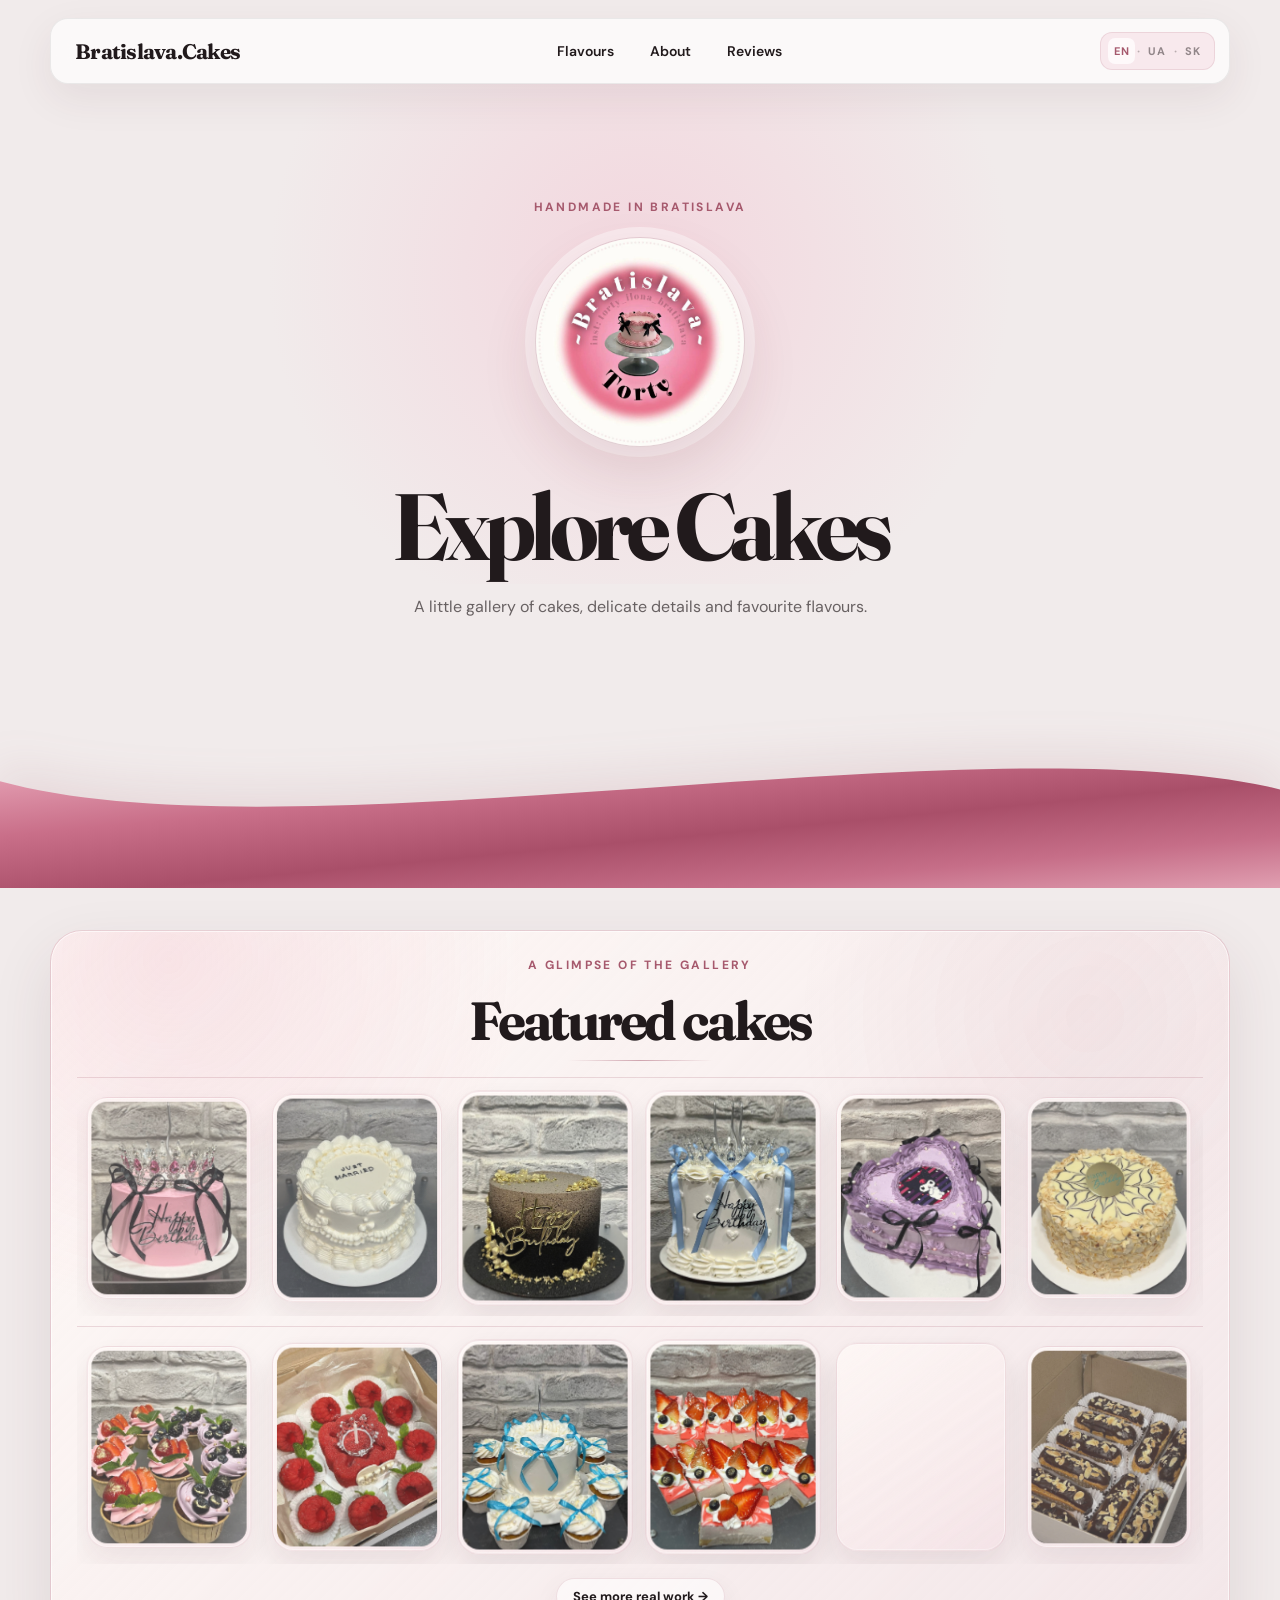
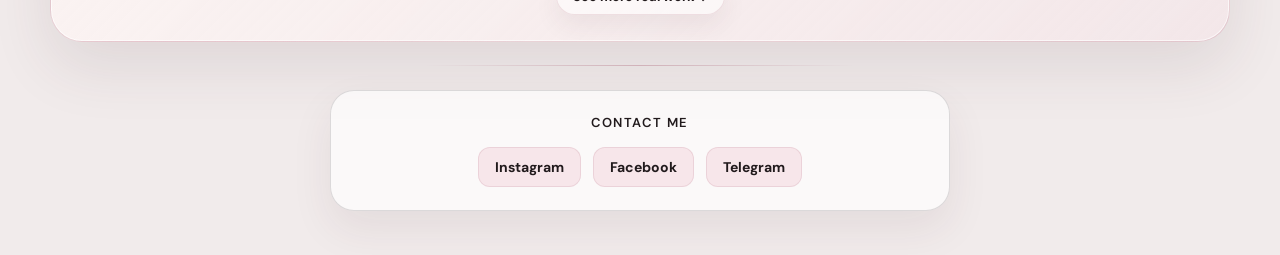
==== index.html @ be89b929 "Initial cake website" ====
<!DOCTYPE html>
<html lang="en">
<head>
  <meta charset="UTF-8">
  <meta name="viewport" content="width=device-width, initial-scale=1.0">
  <meta name="description" content="A gallery of handmade cakes and desserts in Bratislava.">
  <title>Bratislava Cakes</title>
  <link rel="preconnect" href="https://fonts.googleapis.com">
  <link rel="preconnect" href="https://fonts.gstatic.com" crossorigin>
  <link href="https://fonts.googleapis.com/css2?family=DM+Sans:wght@400;500;600;700&family=Fraunces:opsz,wght@9..144,700;9..144,800&display=swap" rel="stylesheet">
  <link rel="stylesheet" href="style.css">
</head>
<body>
  <main class="page home-page">
    <header class="top-nav">
      <a href="index.html" class="nav-logo" aria-label="Bratislava Cakes home">Bratislava.Cakes</a>

      <nav class="nav-links" aria-label="Main navigation">
        <a href="fillings.html" data-i18n="navFillings">Flavours</a>
        <a href="info.html" data-i18n="navInfo">About</a>
        <a href="reviews.html" data-i18n="navReviews">Reviews</a>
      </nav>

      <div class="language-switcher" aria-label="Choose language">
        <button class="language-option active" type="button" data-lang="en" aria-pressed="true">EN</button>
        <span aria-hidden="true">·</span>
        <button class="language-option" type="button" data-lang="uk" aria-pressed="false">UA</button>
        <span aria-hidden="true">·</span>
        <button class="language-option" type="button" data-lang="sk" aria-pressed="false">SK</button>
      </div>
    </header>

    <section class="main-hero">
      <div class="hero-glow" aria-hidden="true"></div>
      <div class="hero-content">
        <p class="hero-kicker" data-i18n="heroKicker">Handmade in Bratislava</p>
        <img src="images/avatar.jpeg" alt="Bratislava Cakes" class="hero-logo">
        <h1 class="hero-title" data-i18n="heroTitle">Explore Cakes</h1>
        <p class="hero-description" data-i18n="heroDescription">A little gallery of cakes, delicate details and favourite flavours.</p>
      </div>

      <svg class="pink-ribbon" viewBox="0 0 1440 260" preserveAspectRatio="none" aria-hidden="true">
        <defs>
          <linearGradient id="ribbonGradient" x1="0%" y1="0%" x2="100%" y2="100%">
            <stop offset="0%" stop-color="#E6A2B5"></stop>
            <stop offset="28%" stop-color="#C96F89"></stop>
            <stop offset="55%" stop-color="#A94F69"></stop>
            <stop offset="78%" stop-color="#C66E88"></stop>
            <stop offset="100%" stop-color="#E1A0B2"></stop>
          </linearGradient>
        </defs>
        <path fill="url(#ribbonGradient)" d="M 0 100 C 330 220, 1100 5, 1440 112 L 1440 260 L 0 260 Z"></path>
      </svg>
    </section>

    <section class="featured-cakes" aria-label="Featured cakes">
      <div class="featured-cakes-heading">
        <div>
          <p class="hero-kicker" data-i18n="featuredCakesKicker">A glimpse of the gallery</p>
          <h2 data-i18n="featuredCakesTitle">Featured cakes</h2>
        </div>
      </div>

      <div class="featured-cakes-rows">
        <div class="featured-cakes-carousel" aria-label="Cake gallery row">
          <div class="featured-cakes-track">
            <img src="images/featured/pink-crown-black-bow.jpeg" alt="Pink birthday cake with crown and black bows" decoding="async">
            <img src="images/featured/white-vintage-just-married-cake.jpeg" alt="White vintage wedding cake" decoding="async">
            <img src="images/featured/black-gold-birthday-cake.jpeg" alt="Black and gold birthday cake" decoding="async">
            <img src="images/featured/blue-ribbon-crown-cake.jpeg" alt="White birthday cake with blue ribbons and crown" decoding="async">
            <img src="images/featured/purple-heart-bows-cake.jpeg" alt="Purple heart cake with black bows" decoding="async">
            <img src="images/featured/almond-birthday-cake.jpeg" alt="Almond birthday cake" decoding="async">
            <img src="images/featured/crown-dancer-cake.jpeg" alt="Cake with crown and dancer decoration" decoding="async">
            <img src="images/featured/chocolate-drip-30-cake.jpeg" alt="Chocolate drip birthday cake with number 30" decoding="async">
            <img src="images/featured/white-black-gold-birthday-cake.jpeg" alt="White black and gold birthday cake" decoding="async">
            <img src="images/featured/two-tier-baby-bear-cake.jpeg" alt="Two-tier baby cake with bear and moon" decoding="async">
            <img src="images/featured/tiramisu-ribbon-cake.jpeg" alt="Tiramisu cake with ribbon" decoding="async">
            <img src="images/featured/black-silver-music-cake.jpeg" alt="Black silver music themed cake" decoding="async">
            <img src="images/featured/stitch-pink-gift-cake.jpeg" alt="Pink Stitch themed birthday cake" decoding="async">
            <img src="images/featured/pink-crown-black-bow.jpeg" alt="" aria-hidden="true" decoding="async" loading="lazy">
            <img src="images/featured/white-vintage-just-married-cake.jpeg" alt="" aria-hidden="true" decoding="async" loading="lazy">
            <img src="images/featured/black-gold-birthday-cake.jpeg" alt="" aria-hidden="true" decoding="async" loading="lazy">
            <img src="images/featured/blue-ribbon-crown-cake.jpeg" alt="" aria-hidden="true" decoding="async" loading="lazy">
            <img src="images/featured/purple-heart-bows-cake.jpeg" alt="" aria-hidden="true" decoding="async" loading="lazy">
            <img src="images/featured/almond-birthday-cake.jpeg" alt="" aria-hidden="true" decoding="async" loading="lazy">
            <img src="images/featured/crown-dancer-cake.jpeg" alt="" aria-hidden="true" decoding="async" loading="lazy">
            <img src="images/featured/chocolate-drip-30-cake.jpeg" alt="" aria-hidden="true" decoding="async" loading="lazy">
            <img src="images/featured/white-black-gold-birthday-cake.jpeg" alt="" aria-hidden="true" decoding="async" loading="lazy">
            <img src="images/featured/two-tier-baby-bear-cake.jpeg" alt="" aria-hidden="true" decoding="async" loading="lazy">
            <img src="images/featured/tiramisu-ribbon-cake.jpeg" alt="" aria-hidden="true" decoding="async" loading="lazy">
            <img src="images/featured/black-silver-music-cake.jpeg" alt="" aria-hidden="true" decoding="async" loading="lazy">
            <img src="images/featured/stitch-pink-gift-cake.jpeg" alt="" aria-hidden="true" decoding="async" loading="lazy">
          </div>
        </div>

        <div class="featured-cakes-carousel featured-cakes-carousel-reverse" aria-label="Dessert gallery row">
          <div class="featured-cakes-track">
            <img src="images/featured/berry-cupcakes-better.jpeg" alt="Berry cupcakes with pink and lavender cream" decoding="async" loading="lazy">
            <img src="images/featured/red-mousse-bento-set.jpeg" alt="Red mousse bento set" decoding="async" loading="lazy">
            <img src="images/featured/blue-ribbon-cake-cupcakes.jpeg" alt="Cake with matching cupcakes and blue ribbons" decoding="async" loading="lazy">
            <img src="images/featured/strawberry-dessert-slices.jpeg" alt="Strawberry dessert slices" decoding="async" loading="lazy">
            <img src="images/featured/dessert-box-mix.jpeg" alt="Mixed dessert box" decoding="async" loading="lazy">
            <img src="images/featured/chocolate-eclairs-box.jpeg" alt="Chocolate eclairs in a box" decoding="async" loading="lazy">
            <img src="images/featured/biscuit-cup-desserts-with-spoons.jpeg" alt="Biscuit cup desserts with spoons" decoding="async" loading="lazy">
            <img src="images/featured/chocolate-choux.jpeg" alt="Chocolate choux pastries" decoding="async" loading="lazy">
            <img src="images/featured/medovik-raspberry.jpeg" alt="Medovik cake with raspberry decoration" decoding="async" loading="lazy">
            <img src="images/featured/monastery-hut-better.jpeg" alt="Monastery hut cake with strawberry decoration" decoding="async" loading="lazy">
            <img src="images/featured/stitch-blue-cake.jpeg" alt="Blue Stitch birthday cake" decoding="async" loading="lazy">
            <img src="images/featured/hot-wheels-cake.jpeg" alt="Hot Wheels birthday cake" decoding="async" loading="lazy">
            <img src="images/featured/berry-cupcakes-better.jpeg" alt="" aria-hidden="true" decoding="async" loading="lazy">
            <img src="images/featured/red-mousse-bento-set.jpeg" alt="" aria-hidden="true" decoding="async" loading="lazy">
            <img src="images/featured/blue-ribbon-cake-cupcakes.jpeg" alt="" aria-hidden="true" decoding="async" loading="lazy">
            <img src="images/featured/strawberry-dessert-slices.jpeg" alt="" aria-hidden="true" decoding="async" loading="lazy">
            <img src="images/featured/dessert-box-mix.jpeg" alt="" aria-hidden="true" decoding="async" loading="lazy">
            <img src="images/featured/chocolate-eclairs-box.jpeg" alt="" aria-hidden="true" decoding="async" loading="lazy">
            <img src="images/featured/biscuit-cup-desserts-with-spoons.jpeg" alt="" aria-hidden="true" decoding="async" loading="lazy">
            <img src="images/featured/chocolate-choux.jpeg" alt="" aria-hidden="true" decoding="async" loading="lazy">
            <img src="images/featured/medovik-raspberry.jpeg" alt="" aria-hidden="true" decoding="async" loading="lazy">
            <img src="images/featured/monastery-hut-better.jpeg" alt="" aria-hidden="true" decoding="async" loading="lazy">
            <img src="images/featured/stitch-blue-cake.jpeg" alt="" aria-hidden="true" decoding="async" loading="lazy">
            <img src="images/featured/hot-wheels-cake.jpeg" alt="" aria-hidden="true" decoding="async" loading="lazy">
          </div>
        </div>
      </div>

      <a href="real-cakes.html" class="real-cakes-link" data-i18n="realCakesLink">See more real work →</a>
    </section>

    <footer class="contacts">
      <p data-i18n="contactText">Contact me</p>
      <div class="contact-links">
        <a href="https://www.instagram.com/torty_bratislava_?igsh=MTR3NGNseXhjaHdnbg==" target="_blank" rel="noopener noreferrer">Instagram</a>
        <a href="https://www.facebook.com/Ilonatortybratislava" target="_blank" rel="noopener noreferrer">Facebook</a>
        <a href="https://t.me/Lol_ita_18" target="_blank" rel="noopener noreferrer">Telegram</a>
      </div>
    </footer>
  </main>
  <script src="script.js"></script>
</body>
</html>
---- style.css ----
/* =========================
   БАЗОВІ НАЛАШТУВАННЯ
========================= */

* {
  margin: 0;
  padding: 0;
  box-sizing: border-box;
}

:root {
  --dark-pink: #A6596D;
  --bright-pink: #F2859A;
  --dusty-pink: #BE8F97;
  --light-pink: #F3D5DD;
  --cream: #F1EBEB;
  --text-dark: #6D2932;
  --ink: #211A1C;
  --white: #ffffff;
}

body {
  min-height: 100vh;
  overflow-x: hidden;

  font-family: Arial, sans-serif;
  color: var(--text-dark);

  background:
    radial-gradient(
      circle at top,
      var(--light-pink) 0%,
      var(--cream) 45%,
      var(--dusty-pink) 100%
    );
}

img {
  max-width: 100%;
}

.page {
  min-height: 100vh;
}

/* =========================
   ВЕРХНЄ МЕНЮ
========================= */

.top-nav {
  position: sticky;
  top: 18px;
  z-index: 50;

  width: calc(100% - 40px);
  max-width: 1150px;

  margin: 18px auto 0;
  padding: 14px 18px;

  display: flex;
  align-items: center;
  justify-content: space-between;
  gap: 20px;

  background: rgba(241, 235, 235, 0.88);
  border: 1px solid rgba(166, 89, 109, 0.25);
  border-radius: 26px;

  backdrop-filter: blur(14px);
  -webkit-backdrop-filter: blur(14px);

  box-shadow: 0 12px 30px rgba(166, 89, 109, 0.14);
}

.nav-logo {
  display: flex;
  align-items: center;
  gap: 12px;

  color: var(--dark-pink);
  text-decoration: none;
  font-weight: 900;
}

.nav-logo img {
  width: 48px;
  height: 48px;

  border-radius: 50%;
  object-fit: cover;

  border: 2px solid var(--light-pink);
}

.nav-links {
  display: flex;
  align-items: center;
  gap: 12px;
}

.nav-links a {
  padding: 12px 18px;

  color: var(--dark-pink);
  background: var(--light-pink);

  border: 1px solid transparent;
  border-radius: 18px;

  text-decoration: none;
  font-weight: 800;

  transition: 0.25s;
}

.nav-links a:hover {
  color: var(--cream);
  background: var(--bright-pink);

  transform: translateY(-2px);
}

.nav-links a.active {
  color: var(--cream);
  background: var(--dark-pink);
  border-color: var(--dark-pink);

  box-shadow: 0 8px 20px rgba(166, 89, 109, 0.25);
}

/* =========================
   ГОЛОВНИЙ ЕКРАН
========================= */

.main-hero {
  position: relative;

  min-height: 720px;
  overflow: hidden;

  padding: 70px 24px 80px;

  text-align: center;
}

.hero-content {
  position: relative;
  z-index: 3;
}

.hero-logo {
  width: 190px;
  height: 190px;

  margin-bottom: 26px;

  border-radius: 50%;
  object-fit: cover;

  border: 0.5px solid rgba(0, 0, 0, 0.25);

  box-shadow:
    0 0 28px rgba(0, 0, 0, 0.14),
    0 0 50px rgba(0, 0, 0, 0.08);
}

.hero-content h1,
.hero-title {
  max-width: 900px;
  margin: 0 auto;

  font-family: "Lilita One", sans-serif;
  font-size: clamp(54px, 7vw, 82px);
  font-weight: 400;
  line-height: 0.95;
  letter-spacing: 1px;

  color: var(--dark-pink);

  text-shadow:
    0 4px 10px rgba(166, 89, 109, 0.12);
}

/* =========================
   РОЖЕВА ДУГА
========================= */

.pink-ribbon {
  position: absolute;
  top: 280px;
  left: 0;
  z-index: 1;

  width: 100%;
  height: 350px;

  pointer-events: none;

  filter:
    drop-shadow(0 28px 28px rgba(166, 89, 109, 0.32))
    drop-shadow(0 10px 18px rgba(109, 41, 50, 0.18))
    drop-shadow(0 -8px 16px rgba(255, 255, 255, 0.25));
}

.main-hero::before,
.main-hero::after {
  content: none;
  display: none;
}

/* =========================
   КОНТАКТИ
========================= */

.contacts {
  width: calc(100% - 40px);
  max-width: 900px;

  margin: 30px auto 40px;
  padding: 22px;

  color: var(--dark-pink);
  text-align: center;

  background: rgba(241, 235, 235, 0.75);
  border: 1px solid rgba(166, 89, 109, 0.35);
  border-radius: 22px;

  box-shadow: 0 12px 30px rgba(166, 89, 109, 0.12);
}

.contacts p {
  margin-bottom: 12px;

  text-align: center;
  font-weight: 800;
}

.contact-links {
  display: flex;
  justify-content: center;
  flex-wrap: wrap;
  gap: 12px;
}

.contact-links a {
  padding: 10px 16px;

  color: var(--dark-pink);
  background: var(--light-pink);

  border: 1px solid rgba(166, 89, 109, 0.3);
  border-radius: 14px;

  text-decoration: none;
  font-size: 14px;
  font-weight: 700;

  transition: 0.25s;
}

.contact-links a:hover {
  color: var(--cream);
  background: var(--dark-pink);

  transform: translateY(-2px);
}

@media (max-width: 700px) {
  .top-nav {
    top: 8px;

    width: calc(100% - 20px);
    margin-top: 8px;

    flex-direction: column;
    gap: 12px;
  }

  .nav-links {
    justify-content: center;
    flex-wrap: wrap;
    gap: 8px;
  }

  .nav-links a {
    padding: 10px 13px;
    font-size: 14px;
  }

  .main-hero {
    min-height: 630px;
    padding: 55px 12px 60px;
  }

  .hero-logo {
    width: 135px;
    height: 135px;
  }

  .hero-content h1,
  .hero-title {
    font-size: 48px;
  }

  .pink-ribbon {
    top: 275px;
    height: 240px;
  }
}

/* =========================
   АНІМАЦІЯ
========================= */

@keyframes showUp {
  from {
    opacity: 0;
    transform: scale(0.92) translateY(20px);
  }

  to {
    opacity: 1;
    transform: scale(1) translateY(0);
  }
}

/* =========================
   ОНОВЛЕНА ГОЛОВНА СТОРІНКА
========================= */

body:has(.home-page) {
  color: var(--ink);
  background: var(--cream);
  font-family: "DM Sans", sans-serif;
}

.home-page .top-nav {
  top: 16px;
  max-width: 1180px;
  padding: 12px 14px 12px 24px;
  background: rgba(255, 255, 255, 0.7);
  border: 1px solid rgba(33, 26, 28, 0.08);
  border-radius: 18px;
  box-shadow: 0 14px 40px rgba(73, 43, 51, 0.08);
}

.home-page .nav-logo {
  color: var(--ink);
  font-family: "Fraunces", serif;
  font-size: 21px;
  font-weight: 700;
  letter-spacing: -0.035em;
}

.home-page .nav-links {
  gap: 6px;
}

.home-page .nav-links a {
  padding: 10px 14px;
  color: var(--ink);
  background: transparent;
  border-radius: 10px;
  font-size: 14px;
  font-weight: 600;
}

.home-page .nav-links a:hover {
  color: var(--dark-pink);
  background: rgba(243, 213, 221, 0.55);
  transform: none;
}

.language-switcher {
  display: flex;
  align-items: center;
  gap: 2px;
  padding: 5px 7px;
  color: rgba(33, 26, 28, 0.3);
  background: rgba(243, 213, 221, 0.45);
  border: 1px solid rgba(166, 89, 109, 0.14);
  border-radius: 12px;
}

.language-option {
  padding: 6px;
  color: rgba(33, 26, 28, 0.48);
  background: transparent;
  border: 0;
  border-radius: 7px;
  font: inherit;
  font-size: 11px;
  font-weight: 700;
  letter-spacing: 0.08em;
  cursor: pointer;
  transition: 0.2s ease;
}

.language-option:hover,
.language-option.active {
  color: var(--dark-pink);
  background: rgba(255, 255, 255, 0.72);
}

.home-page .main-hero {
  min-height: calc(100vh - 96px);
  min-height: calc(100svh - 96px);
  padding: clamp(36px, 6svh, 72px) 24px clamp(150px, 19svh, 190px);
  display: flex;
  align-items: center;
  justify-content: center;
}

.hero-glow {
  position: absolute;
  top: -120px;
  left: 50%;
  width: min(900px, 95vw);
  height: 620px;
  transform: translateX(-50%);
  background: radial-gradient(circle, rgba(243, 213, 221, 0.95) 0%, rgba(241, 235, 235, 0) 68%);
  pointer-events: none;
}

.home-page .hero-content {
  position: relative;
  z-index: 4;
  transform: translateY(clamp(-18px, -2.5svh, 0px));
}

.hero-kicker {
  margin-bottom: 22px;
  color: var(--dark-pink);
  font-size: 12px;
  font-weight: 700;
  letter-spacing: 0.2em;
  text-transform: uppercase;
}

.home-page .hero-logo {
  width: 210px;
  height: 210px;
  margin-bottom: 30px;
  border: 1px solid rgba(33, 26, 28, 0.08);
  box-shadow: 0 24px 55px rgba(109, 41, 50, 0.13), 0 0 0 10px rgba(255, 255, 255, 0.42);
}

.home-page .hero-title {
  font-family: "Fraunces", serif;
  font-size: clamp(56px, 7.4vw, 94px);
  font-weight: 700;
  line-height: 0.94;
  letter-spacing: -0.06em;
  color: var(--ink);
  text-shadow: none;
}

.hero-description {
  max-width: 510px;
  margin: 22px auto 0;
  color: rgba(33, 26, 28, 0.66);
  font-size: 16px;
  line-height: 1.7;
}

.home-page .pink-ribbon {
  top: auto;
  bottom: -1px;
  z-index: 2;
  height: 175px;
  filter: drop-shadow(0 -14px 22px rgba(166, 89, 109, 0.13));
}

.featured-cakes {
  position: relative;
  overflow: hidden;
  width: min(1180px, calc(100% - 32px));
  margin: 42px auto 30px;
  padding: clamp(18px, 2.2vw, 26px);
  background:
    radial-gradient(circle at 10% 4%, rgba(230, 162, 181, 0.24), transparent 28%),
    radial-gradient(circle at 88% 12%, rgba(166, 89, 109, 0.08), transparent 24%),
    linear-gradient(135deg, rgba(255, 250, 247, 0.9), rgba(248, 225, 231, 0.36));
  border: 1px solid rgba(166, 89, 109, 0.22);
  border-radius: 32px;
  box-shadow:
    inset 0 0 0 1px rgba(255, 255, 255, 0.62),
    0 24px 62px rgba(73, 43, 51, 0.11);
}

.featured-cakes-heading {
  position: relative;
  z-index: 1;
  margin-bottom: 16px;
  text-align: center;
}

.featured-cakes-heading h2 {
  color: var(--ink);
  font-family: "Fraunces", serif;
  font-size: clamp(36px, 4.2vw, 56px);
  line-height: 0.95;
  letter-spacing: -0.06em;
}

.featured-cakes-heading h2::after,
.about-hero h1::after,
.flavours-hero h1::after,
.catalog-hero h1::after,
.real-cakes-hero h1::after,
.reviews-hero h1::after {
  content: "";
  display: block;
  width: min(170px, 38vw);
  height: 1px;
  margin: 18px auto 0;
  background: linear-gradient(90deg, transparent, rgba(166, 89, 109, 0.5), transparent);
}

.featured-cakes-heading h2::after {
  width: min(145px, 34vw);
  margin-top: 14px;
}

.featured-cakes-carousel {
  position: relative;
  z-index: 1;
}

.featured-cakes-rows {
  display: grid;
  gap: 10px;
}

.featured-cakes-carousel {
  overflow: hidden;
  padding: 12px 4px 10px;
  border-top: 1px solid rgba(166, 89, 109, 0.2);
  border-radius: 0;
}

.featured-cakes-carousel::before {
  content: "";
  position: absolute;
  top: -1px;
  left: 50%;
  z-index: 2;
  width: min(220px, 44%);
  height: 1px;
  background: linear-gradient(90deg, transparent, rgba(166, 89, 109, 0.72), transparent);
  transform: translateX(-50%);
  pointer-events: none;
}

.featured-cakes-track {
  width: max-content;
  display: flex;
  gap: 12px;
  animation: featuredCakesScroll 72s linear infinite;
}

.featured-cakes-carousel-reverse .featured-cakes-track {
  animation-name: featuredCakesScrollReverse;
  animation-duration: 76s;
}

.featured-cakes-carousel.is-paused .featured-cakes-track {
  animation-play-state: paused;
}

.featured-cakes-track img {
  width: clamp(132px, 14vw, 176px);
  aspect-ratio: 4 / 4.9;
  flex: 0 0 auto;
  object-fit: cover;
  padding: 4px;
  background: linear-gradient(145deg, rgba(255, 250, 247, 0.84), rgba(243, 213, 221, 0.34));
  border: 1px solid rgba(166, 89, 109, 0.18);
  border-radius: 22px;
  box-shadow:
    inset 0 0 0 1px rgba(255, 255, 255, 0.56),
    0 14px 32px rgba(73, 43, 51, 0.1);
  cursor: pointer;
  opacity: var(--featured-opacity, 0.76);
  transform: scale(var(--featured-scale, 0.9));
  transform-origin: center;
  transition: opacity 0.28s ease, transform 0.28s ease, box-shadow 0.28s ease, filter 0.28s ease;
  will-change: transform, opacity;
}

.featured-cakes-track img:hover {
  border-color: rgba(166, 89, 109, 0.24);
  box-shadow:
    inset 0 0 0 1px rgba(255, 255, 255, 0.64),
    0 16px 36px rgba(73, 43, 51, 0.15);
  filter: saturate(1.06) contrast(1.02);
}

.featured-cakes-carousel.is-paused .featured-cakes-track img {
  cursor: pointer;
}

.real-cakes-link {
  width: fit-content;
  margin: 14px auto 0;
  padding: 9px 16px;
  display: flex;
  align-items: center;
  justify-content: center;
  color: var(--ink);
  text-decoration: none;
  background: rgba(255, 255, 255, 0.58);
  border: 1px solid rgba(166, 89, 109, 0.16);
  border-radius: 999px;
  box-shadow: 0 10px 26px rgba(73, 43, 51, 0.07);
  font-size: 13px;
  font-weight: 700;
  transition: 0.2s ease;
}

.real-cakes-link:hover {
  color: var(--white);
  background: var(--ink);
  border-color: var(--ink);
  transform: translateY(-2px);
}

.most-loved {
  width: min(820px, calc(100% - 40px));
  margin: 42px auto 0;
  padding: 22px 24px 24px;
  background:
    radial-gradient(circle at 8% 18%, rgba(230, 162, 181, 0.18), transparent 34%),
    linear-gradient(135deg, rgba(255, 250, 247, 0.72), rgba(243, 213, 221, 0.42));
  border: 1px solid rgba(166, 89, 109, 0.14);
  border-radius: 26px;
  box-shadow: 0 16px 42px rgba(73, 43, 51, 0.07);
}

.most-loved-heading {
  max-width: 560px;
  margin: 0 auto 16px;
  text-align: center;
}

.most-loved-heading h2 {
  color: var(--ink);
  font-family: "Fraunces", serif;
  font-size: clamp(30px, 4vw, 42px);
  line-height: 1;
  letter-spacing: -0.045em;
}

.most-loved-heading > p:last-child {
  max-width: 480px;
  margin: 9px auto 0;
  color: rgba(33, 26, 28, 0.62);
  font-size: 13px;
  line-height: 1.6;
}

.most-loved-grid {
  display: flex;
  flex-wrap: wrap;
  justify-content: center;
  gap: 9px;
}

.most-loved-chip {
  padding: 10px 15px;
  color: var(--ink);
  text-decoration: none;
  background: rgba(255, 255, 255, 0.58);
  border: 1px solid rgba(166, 89, 109, 0.15);
  border-radius: 999px;
  box-shadow: 0 9px 22px rgba(73, 43, 51, 0.06);
  font-size: 13px;
  font-weight: 700;
  transition: 0.2s ease;
}

.most-loved-chip:hover {
  color: var(--white);
  background: var(--ink);
  border-color: var(--ink);
  transform: translateY(-2px);
}

@keyframes featuredCakesScroll {
  from {
    transform: translateX(0);
  }

  to {
    transform: translateX(calc(-50% - 7px));
  }
}

@keyframes featuredCakesScrollReverse {
  from {
    transform: translateX(calc(-50% - 7px));
  }

  to {
    transform: translateX(0);
  }
}

@media (prefers-reduced-motion: reduce) {
  .featured-cakes-track {
    animation: none;
  }
}

/* =========================
   ABOUT
========================= */

.about-page {
  padding-bottom: 10px;
  background: radial-gradient(circle at 50% 8%, rgba(243, 213, 221, 0.8), transparent 34%);
}

.home-page .nav-links a.current {
  color: var(--dark-pink);
  background: rgba(243, 213, 221, 0.55);
}

.home-page .nav-links .home-icon-link {
  width: 38px;
  height: 38px;
  padding: 9px;
  display: inline-flex;
  align-items: center;
  justify-content: center;
}

.home-icon-link svg {
  width: 18px;
  height: 18px;
  fill: none;
  stroke: currentColor;
  stroke-width: 1.8;
  stroke-linecap: round;
  stroke-linejoin: round;
}

.about-hero {
  width: min(920px, calc(100% - 40px));
  margin: 0 auto;
  padding: 62px 0 44px;
  text-align: center;
}

.about-hero h1 {
  max-width: 800px;
  margin: 0 auto;
  color: var(--ink);
  font-family: "Fraunces", serif;
  font-size: clamp(54px, 8vw, 96px);
  font-weight: 700;
  line-height: 0.95;
  letter-spacing: -0.055em;
  white-space: pre-line;
}

.about-intro {
  max-width: 650px;
  margin: 24px auto 0;
  color: rgba(33, 26, 28, 0.68);
  font-size: 17px;
  line-height: 1.8;
}

.about-grid {
  width: min(1100px, calc(100% - 40px));
  margin: 0 auto;
  display: grid;
  grid-template-columns: 1.25fr 0.75fr;
  gap: 18px;
}

.about-card {
  position: relative;
  min-height: 270px;
  padding: 30px;
  overflow: hidden;
  display: flex;
  flex-direction: column;
  justify-content: space-between;
  background: rgba(255, 255, 255, 0.62);
  border: 1px solid rgba(33, 26, 28, 0.08);
  border-radius: 24px;
  box-shadow: 0 18px 50px rgba(73, 43, 51, 0.06);
}

.about-card > * {
  position: relative;
  z-index: 2;
}

.about-card-ingredients {
  background:
    linear-gradient(135deg, rgba(255, 250, 247, 0.66), rgba(248, 225, 231, 0.36)),
    url("images/about/about-ingredients.jpeg") center 46% / cover no-repeat;
}

.about-card-ingredients::after {
  content: "";
  position: absolute;
  inset: 0;
  z-index: 1;
  background:
    radial-gradient(circle at 18% 18%, rgba(255, 250, 247, 0.34), transparent 34%),
    linear-gradient(180deg, rgba(255, 250, 247, 0.2), rgba(255, 250, 247, 0.6));
  pointer-events: none;
}

.about-card-cream {
  background:
    linear-gradient(135deg, rgba(255, 250, 247, 0.7), rgba(255, 255, 255, 0.58)),
    url("images/about/about-cream-white.jpeg") center 52% / cover no-repeat;
}

.about-card-cream::after {
  content: "";
  position: absolute;
  inset: 0;
  z-index: 1;
  background:
    radial-gradient(circle at 80% 10%, rgba(243, 213, 221, 0.2), transparent 34%),
    linear-gradient(180deg, rgba(255, 255, 255, 0.18), rgba(255, 250, 247, 0.62));
  pointer-events: none;
}

.about-card-featured {
  grid-row: span 2;
  min-height: 558px;
  color: var(--white);
  background: var(--dark-pink);
}

.about-card-featured::before {
  content: "";
  position: absolute;
  inset: 0;
  z-index: 0;
  background: url("images/about/about-cake-moment.jpeg") center 55% / cover no-repeat;
  opacity: 0.42;
  filter: saturate(0.9) contrast(1.04) brightness(0.96);
}

.about-card-featured::after {
  content: "";
  position: absolute;
  inset: 0;
  z-index: 1;
  background:
    linear-gradient(90deg, rgba(166, 89, 109, 0.9) 0%, rgba(166, 89, 109, 0.76) 54%, rgba(166, 89, 109, 0.54) 100%),
    radial-gradient(circle at 82% 28%, rgba(255, 255, 255, 0.12), transparent 36%);
  pointer-events: none;
}

.about-number {
  font-size: 12px;
  font-weight: 700;
  letter-spacing: 0.12em;
  opacity: 0.55;
}

.about-card h2 {
  max-width: 490px;
  margin-bottom: 18px;
  font-family: "Fraunces", serif;
  font-size: clamp(28px, 4vw, 45px);
  line-height: 1.05;
  letter-spacing: -0.035em;
}

.about-card p {
  max-width: 550px;
  color: rgba(33, 26, 28, 0.67);
  line-height: 1.75;
}

.about-card-featured p {
  color: rgba(255, 255, 255, 0.76);
}

.days-note {
  width: fit-content;
  padding: 11px 15px;
  color: var(--dark-pink);
  background: var(--cream);
  border-radius: 999px;
  font-size: 13px;
}

.about-back {
  display: block;
  width: fit-content;
  margin: 24px auto 34px;
  color: var(--ink);
  text-decoration: none;
  font-size: 14px;
  font-weight: 600;
}

.about-back:hover {
  color: var(--dark-pink);
}

@media (max-width: 760px) {
  .about-hero {
    padding: 44px 0 34px;
  }

  .about-hero h1 {
    font-size: clamp(46px, 14vw, 66px);
  }

  .about-intro {
    font-size: 15px;
  }

  .about-grid {
    grid-template-columns: 1fr;
  }

  .about-card,
  .about-card-featured {
    min-height: 330px;
    grid-row: auto;
    padding: 25px;
  }
}

/* =========================
   FLAVOURS
========================= */

.flavours-page {
  padding-bottom: 10px;
  background:
    radial-gradient(circle at 8% 32%, rgba(243, 213, 221, 0.72), transparent 27%),
    radial-gradient(circle at 92% 8%, rgba(190, 143, 151, 0.28), transparent 24%);
}

.flavours-hero {
  width: min(920px, calc(100% - 40px));
  margin: 0 auto;
  padding: 54px 0 26px;
  text-align: center;
}

.flavours-hero h1 {
  color: var(--ink);
  font-family: "Fraunces", serif;
  font-size: clamp(58px, 8.5vw, 104px);
  font-weight: 700;
  line-height: 0.9;
  letter-spacing: -0.06em;
  white-space: pre-line;
}

.flavours-hero > p:last-child {
  max-width: 590px;
  margin: 28px auto 0;
  color: rgba(33, 26, 28, 0.66);
  font-size: 16px;
  line-height: 1.75;
}

.flavour-categories {
  width: min(1100px, calc(100% - 40px));
  margin: 0 auto 44px;
  display: grid;
  grid-template-columns: repeat(2, minmax(0, 1fr));
  gap: 14px;
}

.flavour-category {
  min-height: 175px;
  padding: 24px;
  display: grid;
  grid-template-columns: 1fr auto;
  grid-template-rows: auto 1fr;
  color: var(--ink);
  background: rgba(255, 255, 255, 0.62);
  border: 1px solid rgba(33, 26, 28, 0.08);
  border-radius: 22px;
  text-decoration: none;
  box-shadow: 0 15px 42px rgba(73, 43, 51, 0.05);
  transition: transform 0.25s ease, box-shadow 0.25s ease, background 0.25s ease;
}

.category-index {
  grid-column: 1;
  grid-row: 1;
  font-size: 11px;
  font-weight: 700;
  letter-spacing: 0.12em;
  opacity: 0.45;
}

.flavour-category h2 {
  grid-column: 1;
  grid-row: 2;
  align-self: end;
  max-width: 400px;
  font-family: "Fraunces", serif;
  font-size: clamp(27px, 3.5vw, 42px);
  line-height: 1;
  letter-spacing: -0.04em;
}

.category-arrow {
  grid-column: 2;
  grid-row: 1 / -1;
  align-self: end;
  width: 40px;
  height: 40px;
  display: grid;
  place-items: center;
  color: inherit;
  border: 1px solid rgba(33, 26, 28, 0.13);
  border-radius: 50%;
  font-size: 18px;
  text-decoration: none;
  transition: transform 0.25s ease;
}

.flavour-category:hover {
  background: rgba(255, 255, 255, 0.9);
  box-shadow: 0 20px 50px rgba(73, 43, 51, 0.1);
  transform: translateY(-4px);
}

.flavour-category:hover .category-arrow {
  transform: rotate(12deg);
}

.flavour-category.last-visited .category-arrow {
  color: var(--dark-pink);
  background: rgba(190, 143, 151, 0.14);
  border-color: rgba(166, 89, 109, 0.2);
  box-shadow: 0 8px 20px rgba(166, 89, 109, 0.08);
}

@media (max-width: 700px) {
  .flavours-hero {
    padding: 36px 0 22px;
  }

  .flavour-categories {
    grid-template-columns: 1fr;
  }

  .flavour-category {
    min-height: 150px;
  }

  .catalog-breadcrumb {
    top: 92px;
    left: 12px;
    width: 30px;
    height: 30px;
    border-radius: 12px;
  }

  .catalog-breadcrumb::before {
    font-size: 16px;
  }
}

/* =========================
   FLAVOUR CATALOGS
========================= */

.catalog-page {
  padding-bottom: 10px;
  background:
    radial-gradient(circle at 12% 8%, rgba(243, 213, 221, 0.68), transparent 25%),
    radial-gradient(circle at 88% 38%, rgba(190, 143, 151, 0.2), transparent 24%);
}

.catalog-hero {
  position: relative;
  width: min(1020px, calc(100% - 40px));
  margin: 0 auto;
  padding: 34px 0 30px;
  text-align: center;
}

.catalog-breadcrumb {
  position: fixed;
  top: 104px;
  left: max(16px, calc((100vw - 1080px) / 2));
  z-index: 44;
  display: inline-flex;
  align-items: center;
  justify-content: center;
  overflow: hidden;
  width: 34px;
  height: 34px;
  color: transparent;
  background: rgba(255, 255, 255, 0.48);
  border: 1px solid rgba(166, 89, 109, 0.12);
  border-radius: 14px;
  text-decoration: none;
  font-size: 0;
  font-weight: 700;
  line-height: 1;
  box-shadow: 0 10px 24px rgba(73, 43, 51, 0.06);
  backdrop-filter: blur(10px);
  -webkit-backdrop-filter: blur(10px);
  transition: transform 0.2s ease, background 0.2s ease, border-color 0.2s ease;
}

.catalog-breadcrumb::before {
  content: "←";
  color: var(--ink);
  font-size: 18px;
  line-height: 1;
  transition: color 0.2s ease;
}

.catalog-breadcrumb:hover {
  background: rgba(255, 255, 255, 0.7);
  border-color: rgba(166, 89, 109, 0.18);
  transform: translateX(-2px);
}

.catalog-breadcrumb:hover::before {
  color: var(--dark-pink);
}

@media (max-width: 700px) {
  .catalog-breadcrumb {
    top: 92px;
    left: 12px;
    width: 30px;
    height: 30px;
    border-radius: 12px;
  }

  .catalog-breadcrumb::before {
    font-size: 16px;
  }
}

.catalog-hero h1 {
  color: var(--ink);
  font-family: "Fraunces", serif;
  font-size: clamp(58px, 9vw, 106px);
  font-weight: 700;
  line-height: 0.92;
  letter-spacing: -0.06em;
}

.catalog-hero > p:last-child {
  max-width: 580px;
  margin: 26px auto 0;
  color: rgba(33, 26, 28, 0.66);
  line-height: 1.75;
}

.catalog-gallery {
  width: min(1080px, calc(100% - 40px));
  margin: 0 auto;
  display: grid;
  gap: 20px;
}

.sponge-grid {
  width: min(900px, calc(100% - 40px));
  display: flex;
  flex-wrap: wrap;
  justify-content: center;
  gap: 16px;
}

.popular-grid,
.collection-grid {
  display: flex;
  flex-wrap: wrap;
  justify-content: center;
  align-items: stretch;
  gap: 20px;
}

.catalog-item {
  overflow: hidden;
  display: flex;
  flex-direction: column;
  flex: 0 1 235px;
  background: rgba(255, 255, 255, 0.68);
  border: 1px solid rgba(33, 26, 28, 0.08);
  border-radius: 24px;
  box-shadow: 0 16px 45px rgba(73, 43, 51, 0.06);
  scroll-margin-top: 120px;
  transition: transform 0.32s ease, box-shadow 0.32s ease, border-color 0.32s ease;
}

.catalog-item:hover {
  transform: none;
  box-shadow: 0 18px 48px rgba(73, 43, 51, 0.09);
  border-color: rgba(166, 89, 109, 0.18);
}

.catalog-item:target {
  animation: cakeTargetGlow 3.8s ease;
}

.catalog-item:target .catalog-copy {
  animation: cakeTargetCopyGlow 3.8s ease;
}

.catalog-item:target .catalog-copy span {
  color: var(--dark-pink);
  animation: cakeTargetNumber 3.8s ease;
}

@keyframes cakeTargetGlow {
  0% {
    border-color: rgba(33, 26, 28, 0.08);
    background: rgba(255, 255, 255, 0.68);
    box-shadow: 0 16px 45px rgba(73, 43, 51, 0.06);
  }

  18% {
    border-color: rgba(166, 89, 109, 0.2);
    background:
      radial-gradient(circle at 50% 18%, rgba(243, 213, 221, 0.78), transparent 52%),
      rgba(255, 248, 250, 0.92);
    box-shadow:
      0 0 0 1px rgba(166, 89, 109, 0.08),
      0 0 42px rgba(243, 213, 221, 0.95),
      0 20px 54px rgba(166, 89, 109, 0.18);
  }

  48% {
    border-color: rgba(166, 89, 109, 0.14);
    background:
      radial-gradient(circle at 50% 18%, rgba(243, 213, 221, 0.46), transparent 54%),
      rgba(255, 250, 250, 0.84);
    box-shadow:
      0 0 30px rgba(243, 213, 221, 0.68),
      0 18px 48px rgba(166, 89, 109, 0.12);
  }

  100% {
    border-color: rgba(33, 26, 28, 0.08);
    background: rgba(255, 255, 255, 0.68);
    box-shadow: 0 16px 45px rgba(73, 43, 51, 0.06);
  }
}

@keyframes cakeTargetCopyGlow {
  0%, 100% {
    background: transparent;
  }

  18% {
    background: linear-gradient(135deg, rgba(243, 213, 221, 0.56), rgba(255, 255, 255, 0.26));
  }

  48% {
    background: linear-gradient(135deg, rgba(243, 213, 221, 0.34), rgba(255, 255, 255, 0.18));
  }
}

@keyframes cakeTargetNumber {
  0%, 100% {
    opacity: 0.45;
  }

  18%, 48% {
    opacity: 0.95;
  }
}

.catalog-item img {
  display: block;
  width: 100%;
  object-fit: cover;
  transition: transform 0.45s ease, filter 0.45s ease;
}

.catalog-item:hover img {
  transform: scale(1.025);
  filter: saturate(1.05) contrast(1.02);
}

.sponge-grid .catalog-item img {
  aspect-ratio: 1 / 0.78;
}

.sponge-grid .catalog-item {
  flex: 0 1 265px;
  border-radius: 21px;
}

.popular-grid .catalog-item img {
  height: auto;
  aspect-ratio: auto;
  object-fit: initial;
  object-position: center;
  background: transparent;
}

.collection-grid .catalog-item img {
  height: auto;
  aspect-ratio: auto;
  object-fit: initial;
  background: transparent;
}

.popular-grid .catalog-copy,
.collection-grid .catalog-copy {
  flex: 1;
  min-height: 185px;
}

.fruit-plombir-card {
  flex-basis: min(100%, 500px);
  display: grid;
  grid-template-columns: minmax(0, 0.95fr) minmax(190px, 1.05fr);
}

.fruit-plombir-card img {
  width: 100%;
  height: 100%;
  object-fit: cover;
}

.fruit-plombir-card .catalog-copy {
  min-height: auto;
  display: flex;
  flex-direction: column;
  justify-content: end;
}

.catalog-item:has(img[src$="3chocolate.png"]) { --photo-bg: #f8bac7; }
.catalog-item:has(img[src$="bananacaramel.png"]) { --photo-bg: #fabfcb; }
.catalog-item:has(img[src$="beilis.kava.png"]) { --photo-bg: #f4c2d1; }
.catalog-item:has(img[src$="blackoxamit.png"]) { --photo-bg: #f8baca; }
.catalog-item:has(img[src$="bueno.png"]) { --photo-bg: #f8d3db; }
.catalog-item:has(img[src$="caramelcrembrule.png"]) { --photo-bg: #f3b2c3; }
.catalog-item:has(img[src$="cherryandcoconut.png"]) { --photo-bg: #f7bbcc; }
.catalog-item:has(img[src$="cherrychocolate.png"]) { --photo-bg: #f8bbc8; }
.catalog-item:has(img[src$="chocolatemilksmatok.png"]) { --photo-bg: #fabdca; }
.catalog-item:has(img[src$="chocolatespokusa.png"]) { --photo-bg: #fab9ca; }
.catalog-item:has(img[src$="jogurt.png"]) { --photo-bg: #f2b9c5; }
.catalog-item:has(img[src$="kapuchino.png"]) { --photo-bg: #f5b9ca; }
.catalog-item:has(img[src$="lotus.png"]) { --photo-bg: #f7b3c2; }
.catalog-item:has(img[src$="makovioxamit.png"]),
.catalog-item:has(img[src$="makovioxamit-v5.png"]) { --photo-bg: #F6BFD3; }
.catalog-item:has(img[src$="nutella.png"]) { --photo-bg: #f6afbd; }
.catalog-item:has(img[src$="oreo.png"]) { --photo-bg: #f9c9d5; }
.catalog-item:has(img[src$="oreocherry.png"]) { --photo-bg: #f3aebd; }
.catalog-item:has(img[src$="oreoraspberry.png"]) { --photo-bg: #f4b1c0; }
.catalog-item:has(img[src$="phistaciacherry.png"]) { --photo-bg: #f4b8c4; }
.catalog-item:has(img[src$="phistaciaraspberry.png"]) { --photo-bg: #f7bac6; }
.catalog-item:has(img[src$="pinakolada.png"]) { --photo-bg: #f6b5c3; }
.catalog-item:has(img[src$="plombircherry.png"]) { --photo-bg: #f6bccb; }
.catalog-item:has(img[src$="rafaello.png"]) { --photo-bg: #f6cbd5; }
.catalog-item:has(img[src$="raspberryandcoconut.png"]) { --photo-bg: #f7b8c9; }
.catalog-item:has(img[src$="redoksamit.png"]) { --photo-bg: #F6BFD3; }
.catalog-item:has(img[src$="shedevrcornoslivkurahanuts.png"]) { --photo-bg: #f3b2c0; }
.catalog-item:has(img[src$="snickers.png"]) { --photo-bg: #f8ceda; }
.catalog-item:has(img[src$="strawberryvanilla.png"]) { --photo-bg: #f4acbb; }
.catalog-item:has(img[src$="teramisufruits.png"]) { --photo-bg: #f5b7c5; }
.catalog-item:has(img[src$="tiramisu.png"]) { --photo-bg: #F6BFD3; }
.catalog-item:has(img[src$="toffee.png"]) { --photo-bg: #F6BFD3; }
.catalog-item:has(img[src$="trimushkitera.png"]) { --photo-bg: #F6BFD3; }

.collection-grid .catalog-copy h2 {
  font-size: clamp(24px, 2.6vw, 34px);
}

.desserts-section {
  width: min(980px, calc(100% - 40px));
  margin: 0 auto 70px;
}

.desserts-section-heading {
  max-width: 680px;
  margin: 0 auto 28px;
  text-align: center;
}

.desserts-section-heading h2 {
  color: var(--ink);
  font-family: "Fraunces", serif;
  font-size: clamp(36px, 5vw, 58px);
  font-weight: 700;
  line-height: 0.98;
  letter-spacing: -0.05em;
}

.dessert-gallery {
  width: min(900px, 100%);
  margin-inline: auto;
  gap: 20px;
}

.dessert-gallery.collection-grid {
  grid-template-columns: repeat(3, minmax(0, 1fr));
}

.desserts-page .dessert-gallery .catalog-item img {
  width: 100%;
  height: 300px;
  object-fit: cover;
  object-position: center;
  background: transparent;
}

.desserts-page .dessert-gallery .catalog-copy {
  min-height: 170px;
  padding: 21px 20px 24px;
}

.desserts-page .dessert-gallery .catalog-copy > span {
  margin-bottom: 13px;
}

.desserts-page .dessert-gallery .catalog-copy h2 {
  font-size: clamp(23px, 2.4vw, 30px);
}

.desserts-page .dessert-gallery .catalog-copy p {
  font-size: 13.5px;
}

.desserts-page .dessert-roll-card {
  flex-basis: min(100%, 760px);
  width: min(100%, 760px);
  margin: 8px auto 0;
  display: grid;
  grid-template-columns: minmax(0, 1fr) minmax(230px, 0.72fr);
}

.desserts-page .dessert-roll-card img {
  width: 100%;
  height: auto;
  max-height: none;
  object-fit: initial;
  background: transparent;
}

.desserts-page .dessert-roll-card .catalog-copy {
  align-self: stretch;
  display: flex;
  flex-direction: column;
  justify-content: end;
}

.classic-cakes-section {
  margin-top: 78px;
}

.classic-cakes-section .dessert-gallery {
  width: min(980px, 100%);
}

.classic-cakes-section .catalog-item {
  flex-basis: min(100%, 300px);
}

.classic-cakes-section .catalog-item img {
  height: 230px;
  object-fit: cover;
  object-position: center center;
}

.classic-cakes-section .catalog-item:has(img[src$="spartak.png"]) img {
  object-position: center 60%;
}

.classic-cakes-section .catalog-item:has(img[src$="esterchazi.png"]) img,
.classic-cakes-section .catalog-item:has(img[src$="monasirskaizba.png"]) img {
  object-position: center 58%;
}

.classic-cakes-section .catalog-copy {
  min-height: 178px;
}

.catalog-item:has(img[src$="medovik.png"]) { --photo-bg: #fab5bf; }
.catalog-item:has(img[src$="napoleon.png"]) { --photo-bg: #f7adba; }
.catalog-item:has(img[src$="spartak.png"]) { --photo-bg: #f2a6b6; }
.catalog-item:has(img[src$="esterchazi.png"]) { --photo-bg: #f4adb9; }
.catalog-item:has(img[src$="monasirskaizba.png"]) { --photo-bg: #f6b7c2; }
.catalog-item:has(img[src$="gorisokzguscenummilk.png"]) { --photo-bg: #fdd8de; }
.catalog-item:has(img[src$="brauni.png"]) { --photo-bg: #f9b2b9; }
.catalog-item:has(img[src$="braunitistecko.png"]) { --photo-bg: #f9cdd3; }
.catalog-item:has(img[src$="biscvitnitistecka-f6bfd3.png"]) { --photo-bg: #F6BFD3; }
.catalog-item:has(img[src$="musovitistecka-f6bfd3.png"]) { --photo-bg: #F6BFD3; }
.catalog-item:has(img[src$="capcake-f6bfd3.png"]) { --photo-bg: #F6BFD3; }
.catalog-item:has(img[src$="chizcake.png"]) { --photo-bg: #fbabbc; }
.catalog-item:has(img[src$="chizcake-f6bfd3-v2.png"]) { --photo-bg: #F6BFD3; }
.catalog-item:has(img[src$="pavlova-f6bfd3-centered.png"]) { --photo-bg: #F6BFD3; }
.desserts-page .dessert-gallery .catalog-item:has(img[src$="pavlova-f6bfd3-centered.png"]) img {
  object-position: center 80%;
}
.catalog-item:has(img[src$="ruletubiscvitnuormerengovi-f6bfd3.png"]) { --photo-bg: #F6BFD3; }
.catalog-item:has(img[src$="ruletubiscvitnuormerengovi-f6bfd3-v2.png"]) { --photo-bg: #F6BFD3; }
.catalog-item:has(img[src$="ruletubiscvitnuormerengovi-f6bfd3-v3.png"]) { --photo-bg: #F6BFD3; }
.catalog-item:has(img[src$="ruletubiscvitnuormerengovi-f6bfd3-v5.png"]) { --photo-bg: #F6BFD3; }
.catalog-item:has(img[src$="ruletubiscvitnuormerengovi-f6bfd3-v6.png"]) { --photo-bg: #F6BFD3; }
.catalog-item:has(img[src$="tartaletka-f6bfd3-v2.png"]) { --photo-bg: #F6BFD3; }
.catalog-item:has(img[src$="tistechkoshu-f6bfd3.png"]) { --photo-bg: #F6BFD3; }
.catalog-item:has(img[src$="trajfl.png"]) { --photo-bg: #fcd2d8; }

.catalog-note {
  width: min(760px, calc(100% - 40px));
  margin: 28px auto 14px;
  padding: 16px 22px;
  color: rgba(33, 26, 28, 0.7);
  background: rgba(255, 255, 255, 0.58);
  border: 1px solid rgba(166, 89, 109, 0.16);
  border-radius: 999px;
  text-align: center;
  font-size: 14px;
  line-height: 1.55;
  box-shadow: 0 14px 35px rgba(73, 43, 51, 0.06);
}

.format-grid {
  width: min(860px, calc(100% - 40px));
  margin: 0 auto 44px;
  display: grid;
  grid-template-columns: repeat(2, minmax(0, 1fr));
  gap: 14px;
}

.format-card {
  position: relative;
  min-height: 0;
  overflow: hidden;
  padding: 0;
  display: flex;
  flex-direction: column;
  background:
    radial-gradient(circle at 15% 12%, rgba(243, 213, 221, 0.9), transparent 34%),
    rgba(255, 255, 255, 0.68);
  border: 1px solid rgba(166, 89, 109, 0.14);
  border-radius: 28px;
  box-shadow: 0 18px 48px rgba(73, 43, 51, 0.07);
  transition: transform 0.32s ease, box-shadow 0.32s ease, border-color 0.32s ease;
}

.format-card:hover {
  transform: translateY(-5px);
  border-color: rgba(166, 89, 109, 0.22);
  box-shadow: 0 24px 60px rgba(73, 43, 51, 0.12);
}

.format-card::before {
  content: "";
  position: absolute;
  inset: 11px;
  z-index: 1;
  border: 1px solid rgba(255, 255, 255, 0.44);
  border-radius: 22px;
  pointer-events: none;
}

.format-featured::before,
.format-wide::before {
  display: none;
}

.format-card::after {
  content: "";
  position: absolute;
  inset: 0;
  z-index: 0;
  background: linear-gradient(135deg, transparent 0 62%, rgba(166, 89, 109, 0.05));
  pointer-events: none;
}

.format-photo {
  position: relative;
  z-index: 1;
  width: calc(100% - 18px);
  aspect-ratio: 1 / 1;
  margin: 9px 9px 0;
  overflow: hidden;
  border: 1px solid rgba(33, 26, 28, 0.08);
  border-radius: 20px;
  box-shadow: inset 0 0 0 1px rgba(255, 255, 255, 0.44);
  background: rgba(255, 248, 243, 0.58);
}

.format-photo::before {
  content: "";
  position: absolute;
  inset: -18px;
  z-index: 0;
  background-image: var(--format-photo);
  background-size: cover;
  background-position: center;
  filter: blur(18px) saturate(0.95);
  opacity: 0.42;
  transform: scale(1.05);
}

.format-photo::after {
  content: "";
  position: absolute;
  inset: 0;
  z-index: 2;
  pointer-events: none;
  background-image: var(--format-photo);
  background-size: cover;
  background-position: center;
  filter: blur(7px) saturate(0.98);
  opacity: 0.28;
  mask:
    linear-gradient(90deg, #000 0 7%, transparent 15% 85%, #000 93% 100%),
    linear-gradient(180deg, #000 0 7%, transparent 15% 85%, #000 93% 100%);
  mask-composite: add;
}

.format-card img {
  position: relative;
  z-index: 1;
  width: 100%;
  height: 100%;
  display: block;
  object-fit: cover;
  object-position: center;
  transition: transform 0.45s ease, filter 0.45s ease;
}

.format-card:hover img {
  transform: scale(1.025);
  filter: saturate(1.05) contrast(1.02);
}

.format-image-classic {
  object-position: 50% 50%;
}

.format-image-bento {
  object-position: 50% 48%;
}

.format-image-mousse {
  object-position: 50% 54%;
}

.format-image-set {
  object-position: 50% 54%;
}

.format-card-copy {
  position: relative;
  z-index: 1;
  min-height: 178px;
  padding: clamp(18px, 2.4vw, 26px);
  display: flex;
  flex-direction: column;
}

.format-card-copy span {
  width: fit-content;
  margin-bottom: 15px;
  padding: 8px 11px;
  color: var(--dark-pink);
  background: rgba(255, 255, 255, 0.68);
  border: 1px solid rgba(166, 89, 109, 0.16);
  border-radius: 999px;
  font-size: 11px;
  font-weight: 800;
  letter-spacing: 0.12em;
}

.format-card h2 {
  margin: auto 0 10px;
  color: var(--ink);
  font-family: "Fraunces", serif;
  font-size: clamp(30px, 3.8vw, 46px);
  line-height: 0.95;
  letter-spacing: -0.055em;
}

.format-card p {
  max-width: 520px;
  color: rgba(33, 26, 28, 0.66);
  font-size: 14px;
  line-height: 1.6;
}

.format-card small {
  width: fit-content;
  margin-top: 20px;
  padding: 8px 12px;
  color: rgba(33, 26, 28, 0.58);
  background: rgba(255, 255, 255, 0.5);
  border: 1px solid rgba(166, 89, 109, 0.12);
  border-radius: 999px;
  font-size: 11px;
  font-weight: 800;
  letter-spacing: 0.08em;
  text-transform: uppercase;
}

.format-featured {
  grid-column: 1 / -1;
  display: grid;
  grid-template-columns: minmax(220px, 300px) minmax(0, 1fr);
  min-height: 0;
  background:
    radial-gradient(circle at 14% 18%, rgba(255, 248, 243, 0.95), transparent 34%),
    radial-gradient(circle at 84% 12%, rgba(166, 89, 109, 0.12), transparent 30%),
    rgba(255, 253, 247, 0.74);
}

.format-wide {
  grid-column: 1 / -1;
  display: grid;
  grid-template-columns: minmax(220px, 300px) minmax(0, 1fr);
  background:
    radial-gradient(circle at 16% 18%, rgba(255, 248, 243, 0.96), transparent 34%),
    radial-gradient(circle at 88% 18%, rgba(190, 143, 151, 0.12), transparent 30%),
    rgba(255, 253, 247, 0.72);
}

.format-featured img,
.format-wide img {
  align-self: stretch;
}

.format-featured .format-photo,
.format-wide .format-photo {
  width: calc(100% - 18px);
  margin: 9px;
  align-self: stretch;
}

.format-featured .format-card-copy,
.format-wide .format-card-copy {
  min-height: 0;
  justify-content: center;
}

.format-wide p {
  max-width: 680px;
}

.format-wide .format-photo {
  height: auto;
}

.format-wide .format-card-copy {
  min-height: 178px;
}

.available-fruits-section {
  width: min(720px, calc(100% - 40px));
  margin: -8px auto 26px;
  padding: 0;
  background: rgba(255, 255, 255, 0.62);
  border: 1px solid rgba(166, 89, 109, 0.16);
  border-radius: 24px;
  text-align: center;
  box-shadow: 0 14px 34px rgba(73, 43, 51, 0.055);
  overflow: hidden;
}

.fruit-catalog-page .catalog-hero {
  padding-bottom: 18px;
}

.fruit-catalog-page .catalog-hero > p:last-child {
  max-width: 470px;
  margin-top: 16px;
  font-size: 14px;
  line-height: 1.55;
}

.available-fruits-section summary {
  position: relative;
  display: flex;
  flex-direction: column;
  align-items: center;
  justify-content: center;
  gap: 4px;
  padding: 13px 48px 12px;
  cursor: pointer;
  list-style: none;
}

.available-fruits-section summary::-webkit-details-marker {
  display: none;
}

.available-fruits-section summary::after {
  content: "↓";
  position: absolute;
  right: 20px;
  top: 50%;
  color: var(--dark-pink);
  width: 25px;
  height: 25px;
  display: grid;
  place-items: center;
  background: rgba(243, 213, 221, 0.54);
  border: 1px solid rgba(166, 89, 109, 0.14);
  border-radius: 50%;
  font-size: 13px;
  line-height: 1;
  transform: translateY(-50%);
  transition: transform 0.22s ease, background 0.22s ease;
}

.available-fruits-section[open] summary::after {
  transform: translateY(-50%) rotate(180deg);
  background: rgba(255, 250, 247, 0.86);
}

.available-fruits-section summary .hero-kicker {
  margin: 0;
}

.available-fruits-section summary small {
  color: rgba(33, 26, 28, 0.52);
  font-size: 11px;
  font-weight: 700;
  letter-spacing: 0.02em;
}

.available-fruits-section h2 {
  margin-top: 8px;
  color: var(--ink);
  font-family: "Fraunces", serif;
  font-size: clamp(34px, 5vw, 54px);
  line-height: 1;
  letter-spacing: -0.05em;
}

.fruit-chip-list {
  margin: 0;
  padding: 0 18px 18px;
  display: flex;
  flex-wrap: wrap;
  justify-content: center;
  gap: 10px;
}

.fruit-chip-list span {
  padding: 8px 12px;
  color: var(--dark-pink);
  background: rgba(243, 213, 221, 0.72);
  border: 1px solid rgba(166, 89, 109, 0.18);
  border-radius: 999px;
  font-size: 13px;
  font-weight: 700;
}

.catalog-copy {
  padding: 23px 24px 27px;
}

.catalog-copy > span {
  display: block;
  margin-bottom: 17px;
  color: var(--dark-pink);
  font-size: 11px;
  font-weight: 700;
  letter-spacing: 0.12em;
}

.catalog-copy h2 {
  margin-bottom: 12px;
  color: var(--ink);
  font-family: "Fraunces", serif;
  font-size: clamp(27px, 3vw, 38px);
  line-height: 1;
  letter-spacing: -0.04em;
}

.catalog-copy p {
  color: rgba(33, 26, 28, 0.64);
  font-size: 14px;
  line-height: 1.65;
}

@media (max-width: 900px) {
  .popular-grid,
  .collection-grid {
    justify-content: center;
  }

  .catalog-item {
    flex-basis: 220px;
  }
}

@media (max-width: 650px) {
  .catalog-hero {
    padding: 32px 0 26px;
  }

  .catalog-breadcrumb {
    top: 28px;
  }

  .catalog-breadcrumb::before {
    font-size: 20px;
  }

  .catalog-hero h1 {
    font-size: clamp(50px, 15vw, 70px);
  }

  .sponge-grid {
    width: min(640px, calc(100% - 24px));
    gap: 14px;
  }

  .sponge-grid .catalog-item {
    flex-basis: min(100%, 330px);
  }

  .popular-grid,
  .collection-grid {
    width: min(520px, calc(100% - 24px));
    gap: 14px;
  }

  .popular-grid .catalog-item,
  .collection-grid .catalog-item {
    flex-basis: calc(50% - 7px);
  }

  .dessert-gallery.collection-grid {
    grid-template-columns: 1fr;
  }

  .desserts-page .dessert-gallery .catalog-item {
    max-width: 330px;
    margin-inline: auto;
  }

  .desserts-page .dessert-roll-card {
    max-width: none;
    display: block;
    flex-basis: 100%;
  }

  .fruit-plombir-card {
    display: block;
  }

  .desserts-page .dessert-roll-card img {
    width: 100%;
    max-height: none;
    aspect-ratio: auto;
    object-fit: initial;
  }

  .popular-grid .catalog-item img {
    aspect-ratio: auto;
    object-fit: initial;
  }

  .desserts-section {
    width: calc(100% - 24px);
    margin-bottom: 52px;
  }

  .catalog-note {
    width: calc(100% - 24px);
    margin: 24px auto 12px;
    border-radius: 22px;
  }

  .available-fruits-section {
    width: calc(100% - 24px);
    margin-bottom: 24px;
  }

  .available-fruits-section summary {
    padding: 12px 42px 11px 18px;
  }

  .available-fruits-section summary::after {
    right: 16px;
  }

  .fruit-chip-list {
    padding: 0 12px 14px;
    gap: 8px;
  }

  .fruit-chip-list span {
    padding: 7px 10px;
    font-size: 12px;
  }

  .format-grid {
    width: calc(100% - 24px);
    grid-template-columns: 1fr;
    gap: 14px;
  }

  .format-card,
  .format-featured {
    border-radius: 24px;
  }

  .format-card-copy {
    min-height: 172px;
    padding: 22px 20px;
  }

  .format-featured,
  .format-wide {
    display: flex;
    flex-direction: column;
  }

  .format-featured .format-card-copy,
  .format-wide .format-card-copy {
    min-height: 172px;
  }

  .dessert-gallery .catalog-copy {
    min-height: auto;
  }
}

@media (max-width: 430px) {
  .popular-grid,
  .collection-grid {
    width: min(300px, calc(100% - 24px));
  }

  .popular-grid .catalog-item,
  .collection-grid .catalog-item {
    flex-basis: 100%;
  }
}

/* =========================
   REVIEWS
========================= */

.real-cakes-page {
  padding-bottom: 36px;
  background:
    radial-gradient(circle at 50% 6%, rgba(243, 213, 221, 0.78), transparent 31%),
    linear-gradient(180deg, rgba(255, 250, 247, 0.44), rgba(255, 255, 255, 0));
}

.real-cakes-hero {
  width: min(900px, calc(100% - 40px));
  margin: 0 auto;
  padding: 54px 0 36px;
  text-align: center;
}

.real-cakes-hero h1 {
  color: var(--ink);
  font-family: "Fraunces", serif;
  font-size: clamp(58px, 8.5vw, 100px);
  font-weight: 700;
  line-height: 0.92;
  letter-spacing: -0.06em;
}

.real-cakes-hero > p:last-child {
  max-width: 570px;
  margin: 20px auto 0;
  color: rgba(33, 26, 28, 0.66);
  line-height: 1.72;
}

.real-cakes-gallery {
  width: min(1120px, calc(100% - 40px));
  margin: 0 auto 46px;
  columns: 4 230px;
  column-gap: 14px;
}

.real-cake-tile {
  position: relative;
  overflow: hidden;
  width: 100%;
  margin: 0 0 14px;
  padding: 8px;
  display: inline-block;
  background:
    linear-gradient(145deg, rgba(255, 252, 249, 0.94), rgba(246, 232, 234, 0.78)) padding-box,
    linear-gradient(145deg, rgba(33, 26, 28, 0.16), rgba(166, 89, 109, 0.2), rgba(255, 250, 247, 0.72)) border-box;
  border: 1px solid transparent;
  border-radius: 24px;
  box-shadow:
    inset 0 0 0 1px rgba(255, 255, 255, 0.76),
    0 1px 0 rgba(255, 255, 255, 0.92),
    0 14px 34px rgba(73, 43, 51, 0.08);
  cursor: zoom-in;
  break-inside: avoid;
  transition: transform 0.3s ease, box-shadow 0.3s ease;
}

.real-cake-tile::after {
  content: "";
  position: absolute;
  inset: 5px;
  z-index: 1;
  pointer-events: none;
  border: 1px solid rgba(33, 26, 28, 0.08);
  border-radius: 19px;
}

.real-cake-tile img {
  position: relative;
  z-index: 0;
  width: 100%;
  height: auto;
  display: block;
  border: 1px solid rgba(255, 255, 255, 0.76);
  border-radius: 17px;
  transition: transform 0.35s ease, filter 0.35s ease;
}

.real-cake-tile:hover {
  transform: translateY(-2px);
  box-shadow:
    inset 0 0 0 1px rgba(255, 255, 255, 0.86),
    0 1px 0 rgba(255, 255, 255, 0.96),
    0 18px 42px rgba(73, 43, 51, 0.12);
}

.real-cake-tile:hover::after {
  border-color: rgba(166, 89, 109, 0.16);
}

.real-cake-tile:hover img {
  filter: saturate(1.04) contrast(1.02);
  transform: scale(1.035);
}

.cake-lightbox {
  position: fixed;
  inset: 0;
  z-index: 140;
  padding: clamp(18px, 4vw, 48px);
  display: none;
  align-items: center;
  justify-content: center;
  background: rgba(33, 26, 28, 0.78);
  backdrop-filter: blur(10px);
}

.cake-lightbox.is-open {
  display: flex;
}

.cake-lightbox-frame {
  max-width: min(94vw, 980px);
  max-height: 88vh;
  padding: clamp(10px, 1.7vw, 18px);
  display: grid;
  place-items: center;
  background:
    linear-gradient(145deg, rgba(255, 252, 249, 0.98), rgba(246, 232, 234, 0.86)) padding-box,
    linear-gradient(145deg, rgba(255, 255, 255, 0.74), rgba(166, 89, 109, 0.22), rgba(33, 26, 28, 0.12)) border-box;
  border: 1px solid transparent;
  border-radius: 32px;
  box-shadow:
    inset 0 0 0 1px rgba(255, 255, 255, 0.74),
    inset 0 0 0 6px rgba(255, 250, 247, 0.38),
    0 30px 86px rgba(0, 0, 0, 0.32);
}

.cake-lightbox img {
  max-width: min(92vw, 940px);
  max-height: 82vh;
  object-fit: contain;
  border: 1px solid rgba(33, 26, 28, 0.12);
  border-radius: 22px;
  box-shadow:
    0 0 0 1px rgba(255, 255, 255, 0.68),
    0 14px 36px rgba(73, 43, 51, 0.16);
}

.cake-lightbox p {
  position: absolute;
  left: 50%;
  bottom: 20px;
  max-width: min(620px, calc(100% - 40px));
  padding: 9px 14px;
  color: var(--ink);
  background: rgba(255, 250, 247, 0.82);
  border-radius: 999px;
  font-size: 12px;
  font-weight: 700;
  transform: translateX(-50%);
}

.cake-lightbox-close {
  position: absolute;
  top: 18px;
  right: 18px;
  width: 42px;
  height: 42px;
  color: var(--ink);
  background: rgba(255, 250, 247, 0.86);
  border: 0;
  border-radius: 999px;
  font-size: 30px;
  line-height: 1;
  cursor: pointer;
}

body.lightbox-open {
  overflow: hidden;
}

.reviews-page {
  position: relative;
  overflow: hidden;
  padding-bottom: 10px;
  background:
    radial-gradient(circle at 50% 7%, rgba(243, 213, 221, 0.82), transparent 30%),
    radial-gradient(circle at 92% 58%, rgba(166, 89, 109, 0.08), transparent 24%);
}

.reviews-page > * {
  position: relative;
  z-index: 1;
}

.reviews-hero {
  width: min(900px, calc(100% - 40px));
  margin: 0 auto;
  padding: 60px 0 42px;
  text-align: center;
}

.reviews-hero h1 {
  color: var(--ink);
  font-family: "Fraunces", serif;
  font-size: clamp(58px, 8.5vw, 100px);
  font-weight: 700;
  line-height: 0.92;
  letter-spacing: -0.06em;
  white-space: pre-line;
}

.reviews-hero > p:last-child {
  max-width: 570px;
  margin: 22px auto 0;
  color: rgba(33, 26, 28, 0.66);
  line-height: 1.75;
}

.reviews-board {
  width: min(1120px, calc(100% - 40px));
  margin: 0 auto;
  display: grid;
  grid-template-columns: minmax(320px, 0.9fr) minmax(420px, 1.1fr);
  align-items: stretch;
  gap: 18px;
}

.reviews-board-main,
.reviews-board-side {
  min-width: 0;
}

.reviews-board-side {
  display: grid;
  gap: 12px;
}

.review-form-card {
  width: 100%;
  height: 100%;
  margin: 0;
  padding: 16px;
  display: flex;
  flex-direction: column;
  background:
    linear-gradient(145deg, rgba(255, 255, 255, 0.78), rgba(255, 250, 247, 0.64));
  border: 1px solid rgba(33, 26, 28, 0.13);
  border-radius: 26px;
  box-shadow:
    inset 0 0 0 1px rgba(255, 255, 255, 0.74),
    0 18px 55px rgba(73, 43, 51, 0.09);
}

.review-form-heading {
  padding: 8px 8px 24px;
  display: grid;
  grid-template-columns: 44px 1fr;
  gap: 10px;
}

.review-form-heading > span {
  padding-top: 7px;
  color: var(--dark-pink);
  font-size: 11px;
  font-weight: 700;
}

.review-form-heading h2 {
  margin-bottom: 7px;
  font-family: "Fraunces", serif;
  font-size: 30px;
  letter-spacing: -0.035em;
}

.review-form-heading p {
  color: rgba(33, 26, 28, 0.62);
  font-size: 14px;
}

.site-review-form {
  flex: 1;
  padding: clamp(18px, 3vw, 30px);
  display: grid;
  gap: 16px;
  align-content: start;
  background:
    linear-gradient(145deg, rgba(243, 213, 221, 0.68), rgba(241, 235, 235, 0.86));
  border: 1px solid rgba(166, 89, 109, 0.11);
  border-radius: 18px;
}

.tally-review-frame-wrap {
  padding: clamp(14px, 2vw, 20px);
  overflow: hidden;
}

.tally-review-frame {
  display: block;
  width: 100%;
  min-height: 500px;
  background: transparent;
  border: 0;
  border-radius: 14px;
}

.approved-reviews-section {
  width: min(1120px, calc(100% - 40px));
  margin: 18px auto 0;
  padding: 22px;
  background:
    linear-gradient(145deg, rgba(255, 255, 255, 0.62), rgba(255, 250, 247, 0.46));
  border: 1px solid rgba(33, 26, 28, 0.12);
  border-radius: 24px;
  box-shadow:
    inset 0 0 0 1px rgba(255, 255, 255, 0.56),
    0 14px 38px rgba(73, 43, 51, 0.07);
}

.approved-reviews-heading {
  max-width: 720px;
  margin: 0 auto 18px;
  text-align: center;
}

.approved-reviews-heading h2 {
  color: var(--ink);
  font-family: "Fraunces", serif;
  font-size: clamp(36px, 5vw, 58px);
  line-height: 0.98;
  letter-spacing: -0.055em;
}

.approved-reviews-heading > p:last-child {
  margin-top: 10px;
  color: rgba(33, 26, 28, 0.62);
  font-size: 14px;
  line-height: 1.55;
}

.approved-reviews-grid {
  display: grid;
  grid-template-columns: repeat(3, minmax(0, 1fr));
  gap: 16px;
}

.reviews-empty-state {
  grid-column: 1 / -1;
  min-height: 126px;
  padding: 18px;
  display: flex;
  flex-direction: column;
  align-items: center;
  justify-content: center;
  text-align: center;
  background: rgba(255, 255, 255, 0.52);
  border: 1px dashed rgba(166, 89, 109, 0.28);
  border-radius: 24px;
}

.reviews-empty-state > span {
  margin-bottom: 9px;
  color: var(--dark-pink);
  font-family: serif;
  font-size: 28px;
  line-height: 1;
}

.reviews-empty-state h3 {
  margin-bottom: 6px;
  color: var(--ink);
  font-family: "Fraunces", serif;
  font-size: 21px;
}

.reviews-empty-state p {
  color: rgba(33, 26, 28, 0.58);
  font-size: 14px;
}

.approved-review-card {
  min-height: 150px;
  padding: 18px;
  display: flex;
  flex-direction: column;
  gap: 12px;
  background:
    linear-gradient(145deg, rgba(255, 255, 255, 0.72), rgba(255, 250, 247, 0.58));
  border: 1px solid rgba(166, 89, 109, 0.15);
  border-radius: 22px;
  box-shadow:
    inset 0 0 0 1px rgba(255, 255, 255, 0.58),
    0 12px 30px rgba(73, 43, 51, 0.06);
}

.approved-review-stars {
  color: var(--dark-pink);
  font-size: 17px;
  letter-spacing: 0.08em;
}

.approved-review-card blockquote {
  margin: 0;
  color: rgba(33, 26, 28, 0.74);
  font-size: 14px;
  line-height: 1.65;
}

.approved-review-card figcaption {
  margin-top: auto;
  color: var(--ink);
  font-size: 13px;
  font-weight: 700;
}

.story-reviews-section {
  position: relative;
  width: 100%;
  margin: 0;
  padding: 14px 16px;
  background:
    linear-gradient(145deg, rgba(255, 250, 247, 0.72), rgba(255, 255, 255, 0.5));
  border: 1px solid rgba(166, 89, 109, 0.18);
  border-radius: 24px;
  box-shadow:
    inset 0 0 0 1px rgba(255, 255, 255, 0.62),
    0 12px 30px rgba(73, 43, 51, 0.06);
}

.story-reviews-heading .hero-kicker::after,
.reviews-board .most-loved-heading .hero-kicker::after,
.instagram-reviews-card .hero-kicker::after {
  content: "";
  display: block;
  width: 46px;
  height: 1px;
  margin-top: 8px;
  background: linear-gradient(90deg, rgba(166, 89, 109, 0.42), transparent);
}

.story-reviews-heading {
  margin-bottom: 10px;
  text-align: left;
}

.story-reviews-grid {
  display: grid;
  grid-template-columns: repeat(2, minmax(0, 1fr));
  gap: 8px;
}

.story-reviews-grid::-webkit-scrollbar {
  display: none;
}

.story-review-card {
  position: relative;
  overflow: hidden;
  display: grid;
  grid-template-columns: 72px 1fr;
  align-items: center;
  gap: 9px;
  min-height: 82px;
  padding: 8px;
  background: rgba(255, 255, 255, 0.72);
  border: 1px solid rgba(33, 26, 28, 0.11);
  border-radius: 18px;
  box-shadow: 0 8px 20px rgba(73, 43, 51, 0.055);
  cursor: pointer;
  transition: transform 0.18s ease, box-shadow 0.18s ease, border-color 0.18s ease;
}

.story-review-card::after {
  content: "↗";
  position: absolute;
  right: 9px;
  bottom: 8px;
  padding: 3px 7px;
  color: rgba(166, 89, 109, 0.78);
  background: rgba(255, 250, 247, 0.78);
  border: 1px solid rgba(166, 89, 109, 0.12);
  border-radius: 999px;
  font-size: 10px;
  font-weight: 800;
  pointer-events: none;
}

.story-review-card:hover {
  transform: translateY(-1px);
  border-color: rgba(166, 89, 109, 0.2);
  box-shadow: 0 12px 25px rgba(73, 43, 51, 0.075);
}

.story-review-card img {
  width: 72px;
  height: 66px;
  object-fit: contain;
  object-position: center;
  background: rgba(255, 255, 255, 0.82);
  filter: saturate(0.92) contrast(0.98);
  border: 1px solid rgba(166, 89, 109, 0.08);
  border-radius: 13px;
}

.story-review-card p {
  color: rgba(33, 26, 28, 0.76);
  font-size: 11.5px;
  line-height: 1.35;
  display: -webkit-box;
  -webkit-line-clamp: 3;
  -webkit-box-orient: vertical;
  overflow: hidden;
}

.story-review-open {
  grid-column: 2;
  justify-self: start;
  width: fit-content;
  margin-top: -3px;
  padding: 5px 9px;
  color: var(--dark-pink);
  background: rgba(243, 213, 221, 0.44);
  border: 1px solid rgba(166, 89, 109, 0.14);
  border-radius: 999px;
  font: inherit;
  font-size: 10px;
  font-weight: 800;
  cursor: pointer;
  transition: 0.18s ease;
}

.story-review-card:hover .story-review-open,
.story-review-open:focus-visible {
  color: var(--white);
  background: var(--ink);
  border-color: var(--ink);
}

.story-review-album {
  position: fixed;
  inset: 0;
  z-index: 80;
  padding: 24px;
  display: none;
  align-items: center;
  justify-content: center;
  background: rgba(33, 26, 28, 0.54);
  backdrop-filter: blur(10px);
}

.story-review-album.is-open {
  display: flex;
}

.story-review-album-card {
  position: relative;
  width: min(940px, 100%);
  max-height: min(780px, 92vh);
  padding: clamp(14px, 3vw, 24px);
  display: grid;
  grid-template-columns: minmax(260px, 0.82fr) minmax(260px, 1fr);
  gap: 18px;
  overflow: auto;
  background:
    linear-gradient(135deg, rgba(255, 250, 247, 0.94), rgba(243, 213, 221, 0.86)),
    radial-gradient(circle at 100% 0%, rgba(166, 89, 109, 0.12), transparent 36%);
  border: 1px solid rgba(255, 255, 255, 0.66);
  border-radius: 30px;
  box-shadow: 0 28px 80px rgba(18, 14, 16, 0.28);
}

.story-review-album-image {
  padding: 10px;
  display: flex;
  align-items: center;
  justify-content: center;
  background: rgba(255, 255, 255, 0.58);
  border: 1px solid rgba(166, 89, 109, 0.12);
  border-radius: 24px;
}

.story-review-album-image img {
  display: block;
  width: 100%;
  max-height: 620px;
  object-fit: contain;
  border-radius: 18px;
}

.story-review-album-copy {
  padding: clamp(8px, 2vw, 18px);
  align-self: center;
}

.story-review-album-copy h2 {
  margin: 8px 0 14px;
  color: var(--ink);
  font-family: "Fraunces", serif;
  font-size: clamp(32px, 4vw, 52px);
  line-height: 0.98;
  letter-spacing: -0.055em;
}

.story-review-album-text {
  color: rgba(33, 26, 28, 0.76);
  font-size: 15px;
  line-height: 1.72;
  white-space: pre-line;
}

.story-review-album-close {
  position: absolute;
  top: 12px;
  right: 12px;
  z-index: 2;
  width: 34px;
  height: 34px;
  color: var(--white);
  background: var(--ink);
  border: 0;
  border-radius: 50%;
  font-size: 22px;
  line-height: 1;
  cursor: pointer;
}

.instagram-reviews-section {
  width: 100%;
  margin: 0;
}

.instagram-reviews-card {
  position: relative;
  padding: 18px;
  display: grid;
  grid-template-columns: 1fr;
  align-items: start;
  gap: 14px;
  background:
    linear-gradient(135deg, rgba(255, 255, 255, 0.78), rgba(243, 213, 221, 0.54)),
    radial-gradient(circle at 8% 18%, rgba(166, 89, 109, 0.16), transparent 34%);
  border: 1px solid rgba(33, 26, 28, 0.13);
  border-radius: 26px;
  box-shadow:
    inset 0 0 0 1px rgba(255, 255, 255, 0.58),
    0 18px 55px rgba(73, 43, 51, 0.085);
}

.instagram-reviews-card h2 {
  margin: 5px 0 10px;
  color: var(--ink);
  font-family: "Fraunces", serif;
  font-size: 30px;
  line-height: 1;
  letter-spacing: -0.045em;
}

.instagram-reviews-card p:not(.hero-kicker) {
  max-width: 560px;
  color: rgba(33, 26, 28, 0.62);
  font-size: 14px;
  line-height: 1.7;
}

.instagram-review-link {
  padding: 13px 20px;
  color: var(--white);
  background: var(--ink);
  border-radius: 999px;
  text-decoration: none;
  font-size: 13px;
  font-weight: 700;
  white-space: nowrap;
  transition: 0.2s ease;
}

.instagram-review-link:hover {
  background: var(--dark-pink);
  transform: translateY(-2px);
}

.reviews-board .most-loved {
  position: relative;
  width: 100%;
  margin: 0;
  padding: 18px;
  background:
    radial-gradient(circle at 92% 10%, rgba(166, 89, 109, 0.14), transparent 30%),
    linear-gradient(145deg, rgba(248, 225, 231, 0.54), rgba(255, 250, 247, 0.72));
  border-color: rgba(166, 89, 109, 0.2);
  border-radius: 24px;
  box-shadow:
    inset 0 0 0 1px rgba(255, 255, 255, 0.58),
    0 14px 38px rgba(73, 43, 51, 0.07);
}

.reviews-board .most-loved-heading {
  max-width: none;
  margin: 0 0 13px;
  text-align: left;
}

.reviews-board .most-loved-heading h2 {
  font-size: 30px;
}

.reviews-board .most-loved-heading > p:last-child {
  max-width: none;
  margin: 8px 0 0;
  font-size: 13px;
  line-height: 1.45;
}

.reviews-board .most-loved-grid {
  justify-content: flex-start;
}

@media (max-width: 650px) {
  .featured-cakes-heading h2::after,
  .about-hero h1::after,
  .flavours-hero h1::after,
  .catalog-hero h1::after,
  .real-cakes-hero h1::after,
  .reviews-hero h1::after {
    width: 118px;
    margin-top: 14px;
  }

  .reviews-hero { padding: 42px 0 32px; }
  .reviews-hero h1 { font-size: clamp(48px, 14vw, 66px); }
  .reviews-board { width: calc(100% - 20px); grid-template-columns: 1fr; gap: 12px; }
  .review-form-card { width: 100%; padding: 10px; border-radius: 20px; }
  .review-form-heading { padding: 16px 10px 22px; }
  .site-review-form { padding: 22px 16px; border-radius: 14px; }
  .approved-reviews-section { width: calc(100% - 20px); margin-top: 14px; padding: 18px 14px; }
  .approved-reviews-grid { grid-template-columns: 1fr; }
  .story-reviews-section { width: 100%; padding: 13px; }
  .story-reviews-grid { grid-template-columns: 1fr; }
  .story-review-card p { font-size: 11px; }
  .story-review-album { padding: 12px; }
  .story-review-album-card { grid-template-columns: 1fr; max-height: 92vh; border-radius: 24px; }
  .story-review-album-image img { max-height: 46vh; }
  .story-review-album-copy h2 { font-size: 34px; }
  .story-review-album-text { font-size: 14px; line-height: 1.62; }
  .instagram-reviews-section { width: 100%; }
  .instagram-reviews-card { grid-template-columns: 1fr; }
  .instagram-review-link { width: fit-content; }
}

.home-page .contacts {
  position: relative;
  width: min(620px, calc(100% - 40px));
  margin: 48px auto 44px;
  padding: 23px 22px;
  color: var(--ink);
  background: rgba(255, 255, 255, 0.68);
  border: 1px solid rgba(166, 89, 109, 0.16);
  border-radius: 24px;
  box-shadow: 0 18px 42px rgba(73, 43, 51, 0.08);
}

.home-page .contacts::before {
  content: "";
  position: absolute;
  top: -26px;
  left: 50%;
  width: min(430px, 78%);
  height: 1px;
  background: linear-gradient(90deg, transparent, rgba(166, 89, 109, 0.34), transparent);
  transform: translateX(-50%);
}

.home-page .contacts p {
  margin-bottom: 16px;
  color: var(--ink);
  font-size: 13px;
  font-weight: 600;
  letter-spacing: 0.12em;
  text-transform: uppercase;
}

.home-page .contact-links a {
  color: var(--ink);
  background: rgba(243, 213, 221, 0.52);
  border: 1px solid rgba(166, 89, 109, 0.14);
  border-radius: 12px;
}

.home-page .contact-links a:hover {
  color: var(--ink);
  background: rgba(243, 213, 221, 0.82);
  border-color: rgba(166, 89, 109, 0.22);
}

.flavours-page > .contacts,
.catalog-page > .contacts,
.about-page > .contacts,
.reviews-page > .contacts {
  display: none;
}

@media (max-width: 700px) {
  .home-page .top-nav {
    padding: 12px 14px;
    flex-direction: row;
    flex-wrap: wrap;
    gap: 8px;
  }

  .home-page .nav-logo {
    font-size: 17px;
  }

  .language-switcher {
    margin-left: auto;
  }

  .home-page .nav-links {
    order: 3;
    width: 100%;
  }

  .home-page .nav-links a {
    padding: 8px 12px;
    font-size: 13px;
  }

  .home-page .main-hero {
    min-height: calc(100vh - 132px);
    min-height: calc(100svh - 132px);
    padding: 28px 18px 122px;
  }

  .home-page .hero-content {
    transform: translateY(-8px);
  }

  .home-page .hero-logo {
    width: 165px;
    height: 165px;
  }

  .home-page .hero-title {
    font-size: clamp(44px, 14vw, 60px);
  }

  .home-page .pink-ribbon {
    height: 120px;
  }

  .hero-description {
    font-size: 15px;
  }

  .featured-cakes {
    width: calc(100% - 24px);
    margin-top: 30px;
    margin-bottom: 26px;
    padding: 18px 12px;
    border-radius: 24px;
  }

  .featured-cakes-heading {
    margin-bottom: 14px;
    text-align: center;
  }

  .featured-cakes-carousel {
    padding: 8px 4px;
    border-radius: 18px;
  }

  .featured-cakes-rows {
    gap: 10px;
  }

  .featured-cakes-track {
    gap: 10px;
    animation-duration: 56s;
  }

  .featured-cakes-carousel-reverse .featured-cakes-track {
    animation-duration: 60s;
  }

  .featured-cakes-track img {
    width: 124px;
    border-radius: 16px;
  }

  .real-cakes-link {
    margin-top: 12px;
  }

  .most-loved {
    width: calc(100% - 24px);
    margin-top: 30px;
    padding: 20px 16px;
  }

  .most-loved-grid {
    gap: 8px;
  }

  .most-loved-chip {
    padding: 9px 13px;
    font-size: 12px;
  }

  .home-page .contacts {
    position: relative;
    width: calc(100% - 24px);
    margin: 36px auto 30px;
    padding: 20px 16px;
    color: var(--ink);
    background: rgba(255, 255, 255, 0.68);
    border: 1px solid rgba(166, 89, 109, 0.16);
    border-radius: 22px;
    box-shadow: 0 16px 38px rgba(73, 43, 51, 0.08);
  }

  .home-page .contacts p {
    margin-bottom: 14px;
  }

  .home-page .contact-links {
    gap: 9px;
  }

  .home-page .contact-links a {
    flex: 1 1 100px;
    padding: 11px 12px;
    background: rgba(243, 213, 221, 0.58);
    border: 1px solid rgba(166, 89, 109, 0.14);
  }

  .real-cakes-hero {
    width: calc(100% - 24px);
    padding: 42px 0 28px;
  }

  .real-cakes-hero h1 {
    font-size: clamp(48px, 14vw, 66px);
  }

  .real-cakes-gallery {
    width: calc(100% - 20px);
    columns: 2 150px;
    column-gap: 10px;
  }

  .real-cake-tile {
    margin-bottom: 10px;
    padding: 5px;
    border-radius: 18px;
  }

  .cake-lightbox {
    padding: 14px;
  }

  .cake-lightbox-frame {
    padding: 7px;
    border-radius: 22px;
  }

  .cake-lightbox img {
    max-width: 94vw;
    max-height: 78vh;
    border-radius: 16px;
  }
}

@media (max-width: 430px) {
  .most-loved {
    padding-inline: 14px;
  }
}

/* Soft shared card outline */
:is(
  .catalog-item,
  .flavour-category,
  .format-card,
  .about-card,
  .review-form-card,
  .approved-review-card,
  .story-reviews-section,
  .story-review-card,
  .instagram-reviews-card,
  .most-loved,
  .home-page .contacts,
  .real-cake-tile
) {
  border-color: rgba(33, 26, 28, 0.14);
}
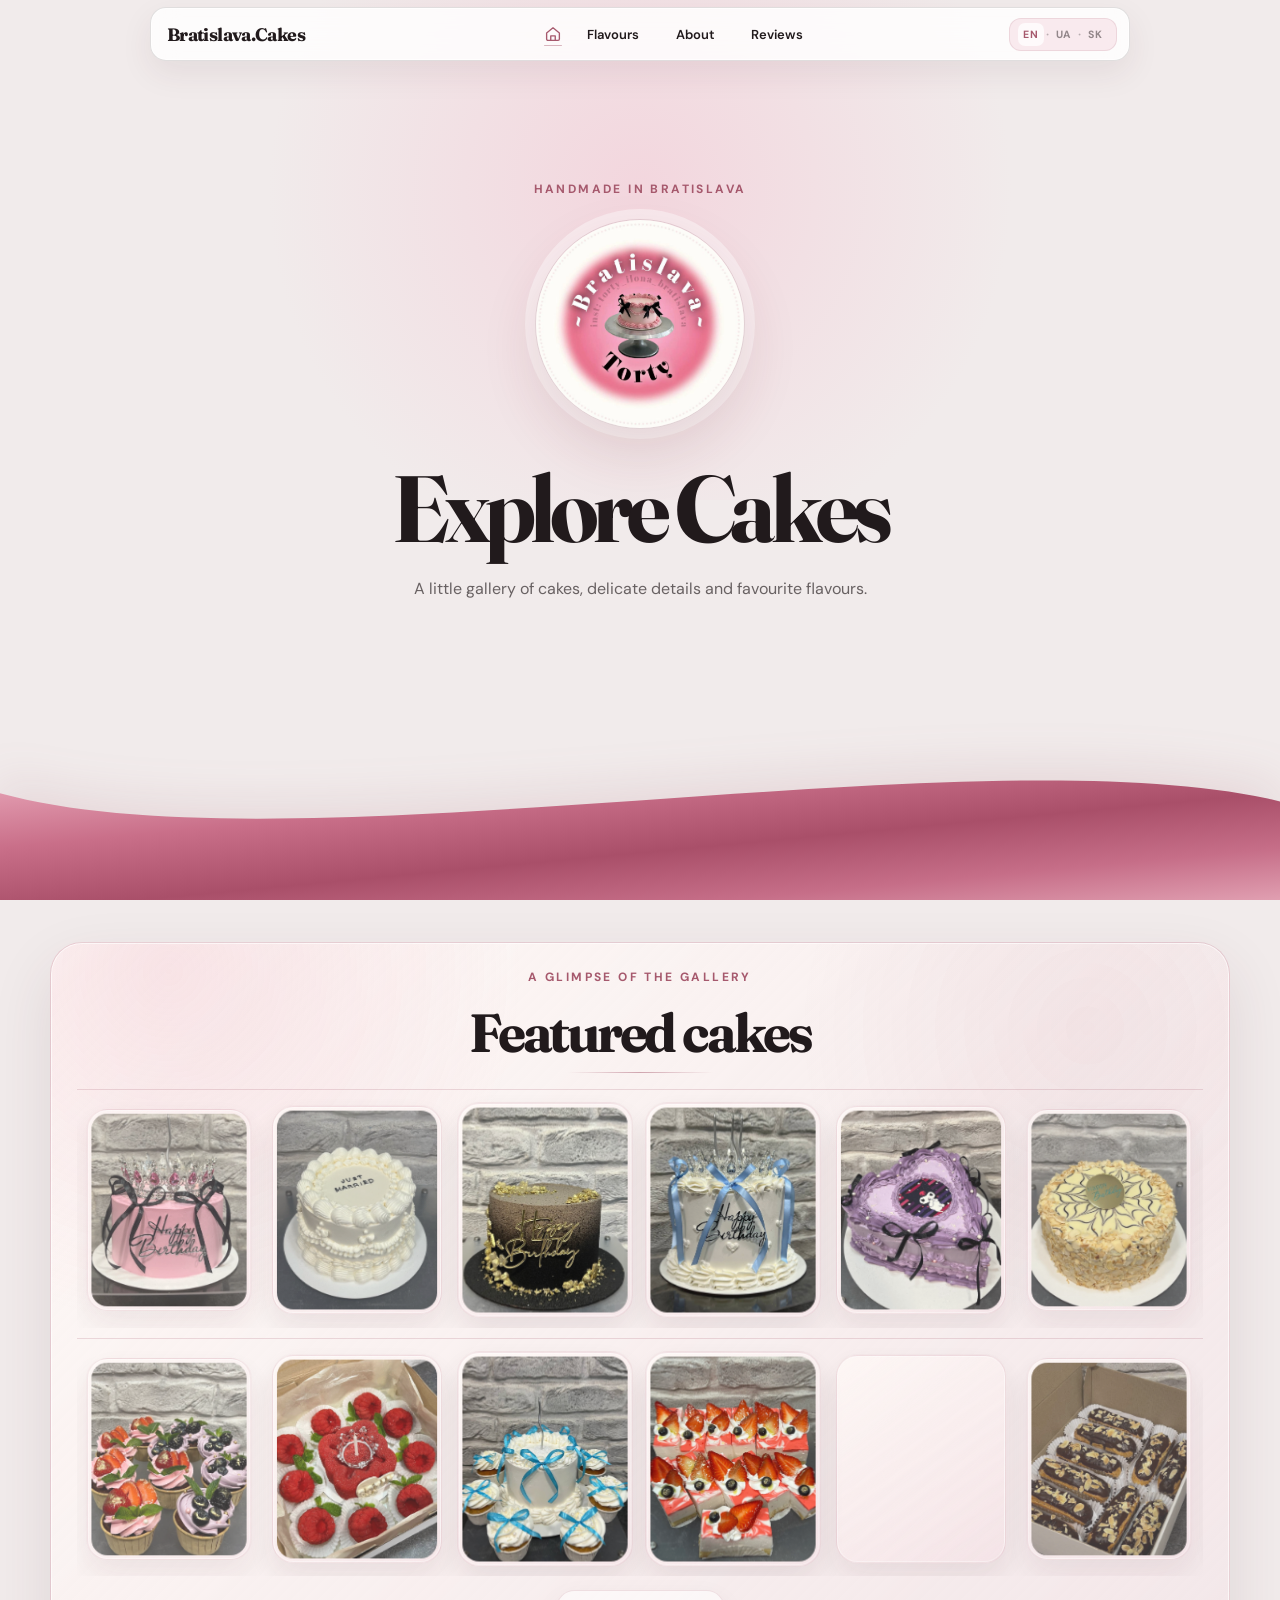
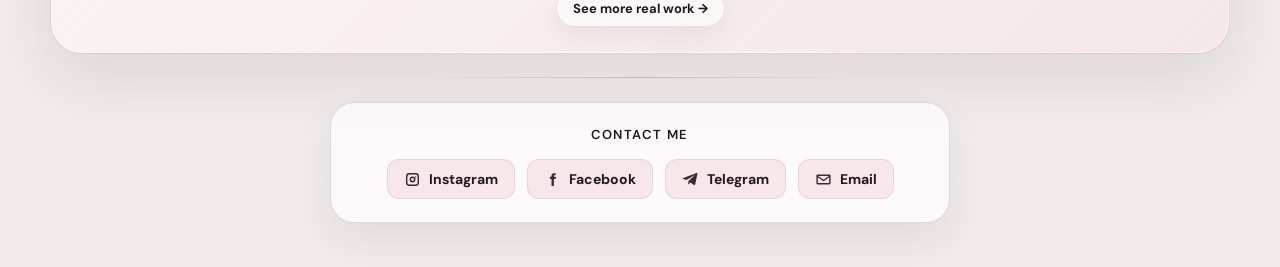
==== commit 3786af8b: "Polish cake website reviews and catalog layout" ====
--- a/index.html
+++ b/index.html
@@ -16,6 +16,9 @@
       <a href="index.html" class="nav-logo" aria-label="Bratislava Cakes home">Bratislava.Cakes</a>
 
       <nav class="nav-links" aria-label="Main navigation">
+        <a href="index.html" class="home-icon-link current" aria-label="Home" title="Home">
+          <svg viewBox="0 0 24 24" aria-hidden="true"><path d="M3.5 10.7 12 3.8l8.5 6.9v8.1a1.7 1.7 0 0 1-1.7 1.7H5.2a1.7 1.7 0 0 1-1.7-1.7v-8.1Z"></path><path d="M9 20.5v-6h6v6"></path></svg>
+        </a>
         <a href="fillings.html" data-i18n="navFillings">Flavours</a>
         <a href="info.html" data-i18n="navInfo">About</a>
         <a href="reviews.html" data-i18n="navReviews">Reviews</a>
@@ -132,6 +135,7 @@
         <a href="https://www.instagram.com/torty_bratislava_?igsh=MTR3NGNseXhjaHdnbg==" target="_blank" rel="noopener noreferrer">Instagram</a>
         <a href="https://www.facebook.com/Ilonatortybratislava" target="_blank" rel="noopener noreferrer">Facebook</a>
         <a href="https://t.me/Lol_ita_18" target="_blank" rel="noopener noreferrer">Telegram</a>
+        <a href="mailto:younglola.forever@gmail.com">Email</a>
       </div>
     </footer>
   </main>
--- a/style.css
+++ b/style.css
@@ -41,6 +41,7 @@
 
 .page {
   min-height: 100vh;
+  padding-top: 76px;
 }
 
 /* =========================
@@ -48,39 +49,51 @@
 ========================= */
 
 .top-nav {
-  position: sticky;
-  top: 18px;
-  z-index: 50;
+  position: fixed;
+  top: 7px;
+  left: 50%;
+  z-index: 1000;
+  transform: translateX(-50%);
 
   width: calc(100% - 40px);
-  max-width: 1150px;
-
-  margin: 18px auto 0;
-  padding: 14px 18px;
-
-  display: flex;
+  max-width: 1080px;
+
+  margin: 0 auto;
+  padding: 9px 12px 9px 18px;
+
+  display: grid;
+  grid-template-columns: 190px minmax(390px, 1fr) 118px;
   align-items: center;
-  justify-content: space-between;
-  gap: 20px;
-
-  background: rgba(241, 235, 235, 0.88);
-  border: 1px solid rgba(166, 89, 109, 0.25);
-  border-radius: 26px;
+  gap: 14px;
+  min-height: 56px;
+
+  background: rgba(255, 255, 255, 0.8);
+  border: 1px solid rgba(166, 89, 109, 0.18);
+  border-radius: 16px;
 
   backdrop-filter: blur(14px);
   -webkit-backdrop-filter: blur(14px);
 
-  box-shadow: 0 12px 30px rgba(166, 89, 109, 0.14);
+  box-shadow:
+    inset 0 0 0 1px rgba(255, 255, 255, 0.7),
+    0 14px 40px rgba(73, 43, 51, 0.09);
+  transition: top 0.22s ease, padding 0.22s ease, max-width 0.22s ease, border-radius 0.22s ease, box-shadow 0.22s ease, background 0.22s ease;
 }
 
 .nav-logo {
   display: flex;
   align-items: center;
   gap: 12px;
-
-  color: var(--dark-pink);
+  width: 190px;
+  white-space: nowrap;
+
+  color: var(--ink);
   text-decoration: none;
-  font-weight: 900;
+  font-family: "Fraunces", serif;
+  font-size: 18px;
+  font-weight: 700;
+  letter-spacing: -0.035em;
+  transition: font-size 0.22s ease, color 0.22s ease;
 }
 
 .nav-logo img {
@@ -94,39 +107,96 @@
 }
 
 .nav-links {
-  display: flex;
+  display: grid;
+  grid-template-columns: 38px repeat(3, 92px);
   align-items: center;
-  gap: 12px;
+  justify-content: center;
+  gap: 6px;
+  width: 100%;
 }
 
 .nav-links a {
-  padding: 12px 18px;
-
+  position: relative;
+  min-height: 38px;
+  padding: 0 10px;
+
+  display: inline-flex;
+  align-items: center;
+  justify-content: center;
+
+  color: var(--ink);
+  background: transparent;
+
+  border: 1px solid transparent;
+  border-radius: 10px;
+
+  text-decoration: none;
+  font-size: 13px;
+  font-weight: 600;
+  white-space: nowrap;
+
+  transition: 0.25s;
+}
+
+.nav-links a:hover {
   color: var(--dark-pink);
-  background: var(--light-pink);
-
-  border: 1px solid transparent;
-  border-radius: 18px;
-
-  text-decoration: none;
-  font-weight: 800;
-
-  transition: 0.25s;
-}
-
-.nav-links a:hover {
-  color: var(--cream);
-  background: var(--bright-pink);
-
-  transform: translateY(-2px);
-}
-
-.nav-links a.active {
-  color: var(--cream);
-  background: var(--dark-pink);
-  border-color: var(--dark-pink);
-
-  box-shadow: 0 8px 20px rgba(166, 89, 109, 0.25);
+  background: rgba(243, 213, 221, 0.55);
+  transform: none;
+}
+
+.nav-links a.active,
+.nav-links a.current {
+  color: var(--dark-pink);
+  background: transparent;
+  border-color: transparent;
+  box-shadow: none;
+}
+
+.nav-links a.current::after,
+.nav-links a.active::after {
+  content: "";
+  position: absolute;
+  left: 50%;
+  bottom: 5px;
+  width: 18px;
+  height: 1px;
+  border-radius: 999px;
+  background: rgba(166, 89, 109, 0.42);
+  transform: translateX(-50%);
+}
+
+.nav-links .home-icon-link {
+  width: 38px;
+  height: 38px;
+  padding: 0;
+}
+
+body.nav-scrolled .top-nav {
+  top: 7px;
+  max-width: 1080px;
+  padding: 9px 12px 9px 18px;
+  background: rgba(255, 255, 255, 0.8);
+  border-color: rgba(166, 89, 109, 0.18);
+  border-radius: 16px;
+  box-shadow:
+    inset 0 0 0 1px rgba(255, 255, 255, 0.7),
+    0 14px 40px rgba(73, 43, 51, 0.09);
+}
+
+body.nav-scrolled .nav-logo {
+  font-size: 18px;
+}
+
+body.nav-scrolled .nav-links a {
+  min-height: 38px;
+  padding: 0 10px;
+  font-size: 13px;
+}
+
+body.nav-scrolled .nav-links .home-icon-link {
+  width: 38px;
+  height: 38px;
+  padding: 0;
 }
 
 /* =========================
@@ -247,6 +317,10 @@
 .contact-links a {
   padding: 10px 16px;
 
+  display: inline-flex;
+  align-items: center;
+  gap: 8px;
+
   color: var(--dark-pink);
   background: var(--light-pink);
 
@@ -260,6 +334,36 @@
   transition: 0.25s;
 }
 
+.contact-links a::before {
+  width: 17px;
+  height: 17px;
+  display: inline-block;
+  flex: 0 0 17px;
+  content: "";
+  background-color: currentColor;
+  opacity: 0.9;
+}
+
+.contact-links a[href*="instagram"]::before {
+  -webkit-mask: url("data:image/svg+xml,%3Csvg viewBox='0 0 24 24' xmlns='http://www.w3.org/2000/svg'%3E%3Cpath d='M7.6 2.8h8.8A4.8 4.8 0 0 1 21.2 7.6v8.8a4.8 4.8 0 0 1-4.8 4.8H7.6a4.8 4.8 0 0 1-4.8-4.8V7.6A4.8 4.8 0 0 1 7.6 2.8Zm0 2A2.8 2.8 0 0 0 4.8 7.6v8.8a2.8 2.8 0 0 0 2.8 2.8h8.8a2.8 2.8 0 0 0 2.8-2.8V7.6a2.8 2.8 0 0 0-2.8-2.8H7.6Zm4.4 3.1a4.1 4.1 0 1 1 0 8.2 4.1 4.1 0 0 1 0-8.2Zm0 2a2.1 2.1 0 1 0 0 4.2 2.1 2.1 0 0 0 0-4.2Zm4.55-2.35a.95.95 0 1 1 0 1.9.95.95 0 0 1 0-1.9Z'/%3E%3C/svg%3E") center / contain no-repeat;
+  mask: url("data:image/svg+xml,%3Csvg viewBox='0 0 24 24' xmlns='http://www.w3.org/2000/svg'%3E%3Cpath d='M7.6 2.8h8.8A4.8 4.8 0 0 1 21.2 7.6v8.8a4.8 4.8 0 0 1-4.8 4.8H7.6a4.8 4.8 0 0 1-4.8-4.8V7.6A4.8 4.8 0 0 1 7.6 2.8Zm0 2A2.8 2.8 0 0 0 4.8 7.6v8.8a2.8 2.8 0 0 0 2.8 2.8h8.8a2.8 2.8 0 0 0 2.8-2.8V7.6a2.8 2.8 0 0 0-2.8-2.8H7.6Zm4.4 3.1a4.1 4.1 0 1 1 0 8.2 4.1 4.1 0 0 1 0-8.2Zm0 2a2.1 2.1 0 1 0 0 4.2 2.1 2.1 0 0 0 0-4.2Zm4.55-2.35a.95.95 0 1 1 0 1.9.95.95 0 0 1 0-1.9Z'/%3E%3C/svg%3E") center / contain no-repeat;
+}
+
+.contact-links a[href*="facebook"]::before {
+  -webkit-mask: url("data:image/svg+xml,%3Csvg viewBox='0 0 24 24' xmlns='http://www.w3.org/2000/svg'%3E%3Cpath d='M14 8.1V6.8c0-.62.42-.76.72-.76h1.84V3.02L14.03 3c-2.8 0-3.44 2.1-3.44 3.44V8.1H8.36v3.12h2.23V21h3.36v-9.78h2.5l.33-3.12H14Z'/%3E%3C/svg%3E") center / contain no-repeat;
+  mask: url("data:image/svg+xml,%3Csvg viewBox='0 0 24 24' xmlns='http://www.w3.org/2000/svg'%3E%3Cpath d='M14 8.1V6.8c0-.62.42-.76.72-.76h1.84V3.02L14.03 3c-2.8 0-3.44 2.1-3.44 3.44V8.1H8.36v3.12h2.23V21h3.36v-9.78h2.5l.33-3.12H14Z'/%3E%3C/svg%3E") center / contain no-repeat;
+}
+
+.contact-links a[href*="t.me"]::before {
+  -webkit-mask: url("data:image/svg+xml,%3Csvg viewBox='0 0 24 24' xmlns='http://www.w3.org/2000/svg'%3E%3Cpath d='M21.7 4.3 18.6 19c-.24 1.06-.86 1.32-1.74.82l-4.8-3.54-2.32 2.23c-.26.26-.48.48-.98.48l.35-4.9L18.02 6.1c.39-.35-.08-.55-.6-.2L6.4 12.84 1.66 11.35c-1.03-.32-1.05-1.03.21-1.52L20.4 2.69c.86-.32 1.62.2 1.3 1.61Z'/%3E%3C/svg%3E") center / contain no-repeat;
+  mask: url("data:image/svg+xml,%3Csvg viewBox='0 0 24 24' xmlns='http://www.w3.org/2000/svg'%3E%3Cpath d='M21.7 4.3 18.6 19c-.24 1.06-.86 1.32-1.74.82l-4.8-3.54-2.32 2.23c-.26.26-.48.48-.98.48l.35-4.9L18.02 6.1c.39-.35-.08-.55-.6-.2L6.4 12.84 1.66 11.35c-1.03-.32-1.05-1.03.21-1.52L20.4 2.69c.86-.32 1.62.2 1.3 1.61Z'/%3E%3C/svg%3E") center / contain no-repeat;
+}
+
+.contact-links a[href^="mailto:"]::before {
+  -webkit-mask: url("data:image/svg+xml,%3Csvg viewBox='0 0 24 24' xmlns='http://www.w3.org/2000/svg'%3E%3Cpath d='M3.7 5h16.6c.94 0 1.7.76 1.7 1.7v10.6c0 .94-.76 1.7-1.7 1.7H3.7c-.94 0-1.7-.76-1.7-1.7V6.7C2 5.76 2.76 5 3.7 5Zm.74 2 7.56 5.28L19.56 7H4.44Zm15.56 9.7V8.92l-7.43 5.2a1 1 0 0 1-1.14 0L4 8.92v7.78c0 .17.13.3.3.3h15.4c.17 0 .3-.13.3-.3Z'/%3E%3C/svg%3E") center / contain no-repeat;
+  mask: url("data:image/svg+xml,%3Csvg viewBox='0 0 24 24' xmlns='http://www.w3.org/2000/svg'%3E%3Cpath d='M3.7 5h16.6c.94 0 1.7.76 1.7 1.7v10.6c0 .94-.76 1.7-1.7 1.7H3.7c-.94 0-1.7-.76-1.7-1.7V6.7C2 5.76 2.76 5 3.7 5Zm.74 2 7.56 5.28L19.56 7H4.44Zm15.56 9.7V8.92l-7.43 5.2a1 1 0 0 1-1.14 0L4 8.92v7.78c0 .17.13.3.3.3h15.4c.17 0 .3-.13.3-.3Z'/%3E%3C/svg%3E") center / contain no-repeat;
+}
+
 .contact-links a:hover {
   color: var(--cream);
   background: var(--dark-pink);
@@ -268,25 +372,58 @@
 }
 
 @media (max-width: 700px) {
+  .page {
+    padding-top: 112px;
+  }
+
   .top-nav {
-    top: 8px;
+    top: 6px;
 
     width: calc(100% - 20px);
-    margin-top: 8px;
-
-    flex-direction: column;
-    gap: 12px;
+    margin-top: 0;
+    padding: 10px 12px;
+
+    grid-template-columns: 1fr auto;
+    gap: 8px;
+    min-height: 0;
+  }
+
+  .nav-logo {
+    width: auto;
+    font-size: 17px;
   }
 
   .nav-links {
+    grid-column: 1 / -1;
+    order: 3;
+    width: 100%;
+    grid-template-columns: 38px repeat(3, minmax(74px, 1fr));
     justify-content: center;
-    flex-wrap: wrap;
-    gap: 8px;
+    gap: 6px;
   }
 
   .nav-links a {
-    padding: 10px 13px;
-    font-size: 14px;
+    min-height: 36px;
+    padding: 0 8px;
+    font-size: 13px;
+  }
+
+  .nav-links .home-icon-link,
+  body.nav-scrolled .nav-links .home-icon-link {
+    width: 38px;
+    height: 36px;
+    padding: 0;
+  }
+
+  body.nav-scrolled .top-nav {
+    top: 6px;
+    padding: 10px 12px;
+  }
+
+  body.nav-scrolled .nav-links a {
+    min-height: 36px;
+    padding: 0 8px;
+    font-size: 13px;
   }
 
   .main-hero {
@@ -336,35 +473,54 @@
   font-family: "DM Sans", sans-serif;
 }
 
+.page:has(.main-hero) {
+  padding-top: 0;
+}
+
 .home-page .top-nav {
-  top: 16px;
-  max-width: 1180px;
-  padding: 12px 14px 12px 24px;
-  background: rgba(255, 255, 255, 0.7);
-  border: 1px solid rgba(33, 26, 28, 0.08);
-  border-radius: 18px;
-  box-shadow: 0 14px 40px rgba(73, 43, 51, 0.08);
+  top: 7px;
+  max-width: 1080px;
+  padding: 9px 12px 9px 18px;
+  display: grid;
+  grid-template-columns: 190px minmax(390px, 1fr) 118px;
+  gap: 14px;
+  min-height: 56px;
+  background: rgba(255, 255, 255, 0.8);
+  border: 1px solid rgba(166, 89, 109, 0.18);
+  border-radius: 16px;
+  box-shadow:
+    inset 0 0 0 1px rgba(255, 255, 255, 0.7),
+    0 14px 40px rgba(73, 43, 51, 0.09);
 }
 
 .home-page .nav-logo {
+  width: 190px;
   color: var(--ink);
   font-family: "Fraunces", serif;
-  font-size: 21px;
+  font-size: 18px;
   font-weight: 700;
   letter-spacing: -0.035em;
+  white-space: nowrap;
+  transition: font-size 0.22s ease;
 }
 
 .home-page .nav-links {
+  display: grid;
+  grid-template-columns: 38px repeat(3, 92px);
+  justify-content: center;
   gap: 6px;
+  width: 100%;
 }
 
 .home-page .nav-links a {
-  padding: 10px 14px;
+  min-height: 38px;
+  padding: 0 10px;
   color: var(--ink);
   background: transparent;
   border-radius: 10px;
-  font-size: 14px;
+  font-size: 13px;
   font-weight: 600;
+  white-space: nowrap;
 }
 
 .home-page .nav-links a:hover {
@@ -376,28 +532,60 @@
 .language-switcher {
   display: flex;
   align-items: center;
+  justify-content: center;
+  justify-self: end;
   gap: 2px;
-  padding: 5px 7px;
+  width: 118px;
+  padding: 4px 6px;
   color: rgba(33, 26, 28, 0.3);
   background: rgba(243, 213, 221, 0.45);
   border: 1px solid rgba(166, 89, 109, 0.14);
   border-radius: 12px;
+  transition: transform 0.22s ease;
 }
 
 .language-option {
-  padding: 6px;
+  padding: 5px;
   color: rgba(33, 26, 28, 0.48);
   background: transparent;
   border: 0;
   border-radius: 7px;
   font: inherit;
-  font-size: 11px;
+  font-size: 10.5px;
   font-weight: 700;
   letter-spacing: 0.08em;
   cursor: pointer;
   transition: 0.2s ease;
 }
 
+body.nav-scrolled .home-page .top-nav {
+  top: 7px;
+  max-width: 1080px;
+  padding: 9px 12px 9px 18px;
+  background: rgba(255, 255, 255, 0.8);
+  border-color: rgba(166, 89, 109, 0.18);
+  border-radius: 16px;
+  box-shadow:
+    inset 0 0 0 1px rgba(255, 255, 255, 0.7),
+    0 14px 40px rgba(73, 43, 51, 0.09);
+}
+
+body.nav-scrolled .home-page .nav-logo {
+  font-size: 18px;
+}
+
+body.nav-scrolled .home-page .nav-links a {
+  min-height: 38px;
+  padding: 0 10px;
+  font-size: 13px;
+  transform: none;
+}
+
+body.nav-scrolled .language-switcher {
+  transform: none;
+  transform-origin: right center;
+}
+
 .language-option:hover,
 .language-option.active {
   color: var(--dark-pink);
@@ -405,9 +593,9 @@
 }
 
 .home-page .main-hero {
-  min-height: calc(100vh - 96px);
-  min-height: calc(100svh - 96px);
-  padding: clamp(36px, 6svh, 72px) 24px clamp(150px, 19svh, 190px);
+  min-height: 100vh;
+  min-height: 100svh;
+  padding: clamp(86px, 10svh, 112px) 24px clamp(150px, 19svh, 190px);
   display: flex;
   align-items: center;
   justify-content: center;
@@ -725,13 +913,10 @@
 
 .home-page .nav-links a.current {
   color: var(--dark-pink);
-  background: rgba(243, 213, 221, 0.55);
+  background: transparent;
 }
 
 .home-page .nav-links .home-icon-link {
-  width: 38px;
-  height: 38px;
-  padding: 9px;
   display: inline-flex;
   align-items: center;
   justify-content: center;
@@ -2228,16 +2413,27 @@
 
 .reviews-page {
   position: relative;
-  overflow: hidden;
+  overflow-x: hidden;
+  overflow-y: visible;
   padding-bottom: 10px;
   background:
     radial-gradient(circle at 50% 7%, rgba(243, 213, 221, 0.82), transparent 30%),
     radial-gradient(circle at 92% 58%, rgba(166, 89, 109, 0.08), transparent 24%);
 }
 
-.reviews-page > * {
+.reviews-page > :not(.top-nav):not(.story-review-album):not(.cake-lightbox) {
   position: relative;
   z-index: 1;
+}
+
+.reviews-page > .story-review-album {
+  position: fixed;
+  z-index: 2200;
+}
+
+.reviews-page > .top-nav {
+  position: fixed;
+  z-index: 1000;
 }
 
 .reviews-hero {
@@ -2265,29 +2461,38 @@
 }
 
 .reviews-board {
-  width: min(1120px, calc(100% - 40px));
+  width: min(1080px, calc(100% - 40px));
   margin: 0 auto;
   display: grid;
-  grid-template-columns: minmax(320px, 0.9fr) minmax(420px, 1.1fr);
+  grid-template-columns: minmax(320px, 0.94fr) minmax(380px, 0.86fr);
   align-items: stretch;
   gap: 18px;
 }
 
 .reviews-board-main,
 .reviews-board-side {
+  position: relative;
   min-width: 0;
 }
 
 .reviews-board-side {
+  z-index: 3;
   display: grid;
+  grid-template-rows: minmax(0, 1fr) auto;
+  align-content: stretch;
   gap: 12px;
+  height: 100%;
+}
+
+.reviews-board-main {
+  z-index: 1;
 }
 
 .review-form-card {
   width: 100%;
   height: 100%;
   margin: 0;
-  padding: 16px;
+  padding: 14px;
   display: flex;
   flex-direction: column;
   background:
@@ -2300,7 +2505,7 @@
 }
 
 .review-form-heading {
-  padding: 8px 8px 24px;
+  padding: 7px 8px 16px;
   display: grid;
   grid-template-columns: 44px 1fr;
   gap: 10px;
@@ -2464,7 +2669,11 @@
   position: relative;
   width: 100%;
   margin: 0;
-  padding: 14px 16px;
+  padding: 10px;
+  display: grid;
+  grid-template-rows: auto minmax(0, 1fr) auto;
+  align-items: stretch;
+  row-gap: 10px;
   background:
     linear-gradient(145deg, rgba(255, 250, 247, 0.72), rgba(255, 255, 255, 0.5));
   border: 1px solid rgba(166, 89, 109, 0.18);
@@ -2475,24 +2684,24 @@
 }
 
 .story-reviews-heading .hero-kicker::after,
-.reviews-board .most-loved-heading .hero-kicker::after,
-.instagram-reviews-card .hero-kicker::after {
+.reviews-board .most-loved-heading .hero-kicker::after {
   content: "";
   display: block;
   width: 46px;
   height: 1px;
-  margin-top: 8px;
+  margin-top: 6px;
   background: linear-gradient(90deg, rgba(166, 89, 109, 0.42), transparent);
 }
 
 .story-reviews-heading {
-  margin-bottom: 10px;
+  margin-bottom: 0;
   text-align: left;
 }
 
 .story-reviews-grid {
   display: grid;
-  grid-template-columns: repeat(2, minmax(0, 1fr));
+  grid-template-columns: 1fr;
+  align-content: space-between;
   gap: 8px;
 }
 
@@ -2504,11 +2713,11 @@
   position: relative;
   overflow: hidden;
   display: grid;
-  grid-template-columns: 72px 1fr;
+  grid-template-columns: 56px 1fr;
   align-items: center;
-  gap: 9px;
-  min-height: 82px;
-  padding: 8px;
+  gap: 6px;
+  min-height: 68px;
+  padding: 6px 7px;
   background: rgba(255, 255, 255, 0.72);
   border: 1px solid rgba(33, 26, 28, 0.11);
   border-radius: 18px;
@@ -2520,9 +2729,9 @@
 .story-review-card::after {
   content: "↗";
   position: absolute;
-  right: 9px;
-  bottom: 8px;
-  padding: 3px 7px;
+  right: 8px;
+  bottom: 7px;
+  padding: 2px 6px;
   color: rgba(166, 89, 109, 0.78);
   background: rgba(255, 250, 247, 0.78);
   border: 1px solid rgba(166, 89, 109, 0.12);
@@ -2539,8 +2748,8 @@
 }
 
 .story-review-card img {
-  width: 72px;
-  height: 66px;
+  width: 56px;
+  height: 54px;
   object-fit: contain;
   object-position: center;
   background: rgba(255, 255, 255, 0.82);
@@ -2551,8 +2760,8 @@
 
 .story-review-card p {
   color: rgba(33, 26, 28, 0.76);
-  font-size: 11.5px;
-  line-height: 1.35;
+  font-size: 10.2px;
+  line-height: 1.24;
   display: -webkit-box;
   -webkit-line-clamp: 3;
   -webkit-box-orient: vertical;
@@ -2563,14 +2772,14 @@
   grid-column: 2;
   justify-self: start;
   width: fit-content;
-  margin-top: -3px;
-  padding: 5px 9px;
+  margin-top: -4px;
+  padding: 3px 8px;
   color: var(--dark-pink);
   background: rgba(243, 213, 221, 0.44);
   border: 1px solid rgba(166, 89, 109, 0.14);
   border-radius: 999px;
   font: inherit;
-  font-size: 10px;
+  font-size: 9.5px;
   font-weight: 800;
   cursor: pointer;
   transition: 0.18s ease;
@@ -2583,10 +2792,59 @@
   border-color: var(--ink);
 }
 
+.story-highlight-row {
+  margin-top: 0;
+  padding: 7px 10px;
+  align-self: center;
+  display: flex;
+  align-items: center;
+  justify-content: space-between;
+  gap: 12px;
+  color: var(--white);
+  text-decoration: none;
+  background: var(--ink);
+  border: 1px solid rgba(255, 255, 255, 0.08);
+  border-radius: 16px;
+  box-shadow: 0 10px 22px rgba(33, 26, 28, 0.12);
+  transition: 0.18s ease;
+}
+
+.story-highlight-row span {
+  display: grid;
+  gap: 2px;
+}
+
+.story-highlight-row small {
+  color: rgba(255, 255, 255, 0.56);
+  font-size: 9.5px;
+  font-weight: 800;
+  letter-spacing: 0.12em;
+  text-transform: uppercase;
+}
+
+.story-highlight-row strong {
+  color: var(--white);
+  font-size: 12px;
+}
+
+.story-highlight-row em {
+  color: rgba(243, 213, 221, 0.95);
+  font-size: 11px;
+  font-style: normal;
+  font-weight: 800;
+  white-space: nowrap;
+}
+
+.story-highlight-row:hover {
+  background: #2a2024;
+  border-color: rgba(255, 255, 255, 0.16);
+  transform: translateY(-1px);
+}
+
 .story-review-album {
   position: fixed;
   inset: 0;
-  z-index: 80;
+  z-index: 2200;
   padding: 24px;
   display: none;
   align-items: center;
@@ -2671,71 +2929,17 @@
   cursor: pointer;
 }
 
-.instagram-reviews-section {
-  width: 100%;
-  margin: 0;
-}
-
-.instagram-reviews-card {
-  position: relative;
-  padding: 18px;
-  display: grid;
-  grid-template-columns: 1fr;
-  align-items: start;
-  gap: 14px;
-  background:
-    linear-gradient(135deg, rgba(255, 255, 255, 0.78), rgba(243, 213, 221, 0.54)),
-    radial-gradient(circle at 8% 18%, rgba(166, 89, 109, 0.16), transparent 34%);
-  border: 1px solid rgba(33, 26, 28, 0.13);
-  border-radius: 26px;
-  box-shadow:
-    inset 0 0 0 1px rgba(255, 255, 255, 0.58),
-    0 18px 55px rgba(73, 43, 51, 0.085);
-}
-
-.instagram-reviews-card h2 {
-  margin: 5px 0 10px;
-  color: var(--ink);
-  font-family: "Fraunces", serif;
-  font-size: 30px;
-  line-height: 1;
-  letter-spacing: -0.045em;
-}
-
-.instagram-reviews-card p:not(.hero-kicker) {
-  max-width: 560px;
-  color: rgba(33, 26, 28, 0.62);
-  font-size: 14px;
-  line-height: 1.7;
-}
-
-.instagram-review-link {
-  padding: 13px 20px;
-  color: var(--white);
-  background: var(--ink);
-  border-radius: 999px;
-  text-decoration: none;
-  font-size: 13px;
-  font-weight: 700;
-  white-space: nowrap;
-  transition: 0.2s ease;
-}
-
-.instagram-review-link:hover {
-  background: var(--dark-pink);
-  transform: translateY(-2px);
-}
-
 .reviews-board .most-loved {
   position: relative;
   width: 100%;
   margin: 0;
-  padding: 18px;
+  padding: 10px 12px;
+  display: block;
   background:
     radial-gradient(circle at 92% 10%, rgba(166, 89, 109, 0.14), transparent 30%),
     linear-gradient(145deg, rgba(248, 225, 231, 0.54), rgba(255, 250, 247, 0.72));
   border-color: rgba(166, 89, 109, 0.2);
-  border-radius: 24px;
+  border-radius: 20px;
   box-shadow:
     inset 0 0 0 1px rgba(255, 255, 255, 0.58),
     0 14px 38px rgba(73, 43, 51, 0.07);
@@ -2743,23 +2947,30 @@
 
 .reviews-board .most-loved-heading {
   max-width: none;
-  margin: 0 0 13px;
+  margin: 0 0 6px;
   text-align: left;
 }
 
 .reviews-board .most-loved-heading h2 {
-  font-size: 30px;
+  font-size: 19px;
 }
 
 .reviews-board .most-loved-heading > p:last-child {
-  max-width: none;
-  margin: 8px 0 0;
-  font-size: 13px;
-  line-height: 1.45;
+  max-width: 310px;
+  margin: 5px 0 0;
+  font-size: 10.5px;
+  line-height: 1.28;
 }
 
 .reviews-board .most-loved-grid {
   justify-content: flex-start;
+  gap: 6px;
+}
+
+.reviews-board .most-loved .most-loved-chip {
+  padding: 5px 8px;
+  font-size: 10.5px;
+  box-shadow: 0 7px 16px rgba(73, 43, 51, 0.045);
 }
 
 @media (max-width: 650px) {
@@ -2776,6 +2987,7 @@
   .reviews-hero { padding: 42px 0 32px; }
   .reviews-hero h1 { font-size: clamp(48px, 14vw, 66px); }
   .reviews-board { width: calc(100% - 20px); grid-template-columns: 1fr; gap: 12px; }
+  .reviews-board-side { grid-template-rows: auto; }
   .review-form-card { width: 100%; padding: 10px; border-radius: 20px; }
   .review-form-heading { padding: 16px 10px 22px; }
   .site-review-form { padding: 22px 16px; border-radius: 14px; }
@@ -2783,15 +2995,13 @@
   .approved-reviews-grid { grid-template-columns: 1fr; }
   .story-reviews-section { width: 100%; padding: 13px; }
   .story-reviews-grid { grid-template-columns: 1fr; }
+  .story-highlight-row { align-items: flex-start; }
   .story-review-card p { font-size: 11px; }
   .story-review-album { padding: 12px; }
   .story-review-album-card { grid-template-columns: 1fr; max-height: 92vh; border-radius: 24px; }
   .story-review-album-image img { max-height: 46vh; }
   .story-review-album-copy h2 { font-size: 34px; }
   .story-review-album-text { font-size: 14px; line-height: 1.62; }
-  .instagram-reviews-section { width: 100%; }
-  .instagram-reviews-card { grid-template-columns: 1fr; }
-  .instagram-review-link { width: fit-content; }
 }
 
 .home-page .contacts {
@@ -2833,6 +3043,10 @@
   border-radius: 12px;
 }
 
+.home-page .contact-links a::before {
+  background-color: currentColor;
+}
+
 .home-page .contact-links a:hover {
   color: var(--ink);
   background: rgba(243, 213, 221, 0.82);
@@ -2848,34 +3062,54 @@
 
 @media (max-width: 700px) {
   .home-page .top-nav {
-    padding: 12px 14px;
-    flex-direction: row;
-    flex-wrap: wrap;
+    top: 6px;
+    padding: 10px 12px;
+    grid-template-columns: 1fr auto;
     gap: 8px;
+    min-height: 0;
+  }
+
+  body.nav-scrolled .home-page .top-nav {
+    top: 6px;
+    padding: 10px 12px;
   }
 
   .home-page .nav-logo {
+    width: auto;
     font-size: 17px;
   }
 
   .language-switcher {
+    width: auto;
     margin-left: auto;
+    justify-self: end;
   }
 
   .home-page .nav-links {
+    grid-column: 1 / -1;
     order: 3;
     width: 100%;
+    grid-template-columns: 38px repeat(3, minmax(74px, 1fr));
+    gap: 6px;
   }
 
   .home-page .nav-links a {
-    padding: 8px 12px;
+    min-height: 36px;
+    padding: 0 8px;
     font-size: 13px;
   }
 
+  .home-page .nav-links .home-icon-link,
+  body.nav-scrolled .home-page .nav-links .home-icon-link {
+    width: 38px;
+    height: 36px;
+    padding: 0;
+  }
+
   .home-page .main-hero {
-    min-height: calc(100vh - 132px);
-    min-height: calc(100svh - 132px);
-    padding: 28px 18px 122px;
+    min-height: 100vh;
+    min-height: 100svh;
+    padding: 108px 18px 122px;
   }
 
   .home-page .hero-content {
@@ -3034,10 +3268,137 @@
   .approved-review-card,
   .story-reviews-section,
   .story-review-card,
-  .instagram-reviews-card,
   .most-loved,
   .home-page .contacts,
   .real-cake-tile
 ) {
   border-color: rgba(33, 26, 28, 0.14);
 }
+
+/* =========================
+   ОДНАКОВЕ МЕНЮ НА ВСІХ СТОРІНКАХ
+========================= */
+
+.top-nav,
+.home-page .top-nav,
+body.nav-scrolled .top-nav,
+body.nav-scrolled .home-page .top-nav {
+  top: 7px;
+  width: min(980px, calc(100% - 40px));
+  max-width: 980px;
+  min-height: 54px;
+  padding: 8px 12px 8px 16px;
+  display: grid;
+  grid-template-columns: 176px auto 108px;
+  align-items: center;
+  gap: 10px;
+  background: rgba(255, 255, 255, 0.82);
+  border: 1px solid rgba(33, 26, 28, 0.13);
+  border-radius: 16px;
+  box-shadow:
+    inset 0 0 0 1px rgba(255, 255, 255, 0.65),
+    0 12px 32px rgba(73, 43, 51, 0.08);
+}
+
+.nav-logo,
+.home-page .nav-logo,
+body.nav-scrolled .nav-logo,
+body.nav-scrolled .home-page .nav-logo {
+  width: 176px;
+  font-size: 18px;
+}
+
+.nav-links,
+.home-page .nav-links {
+  width: auto;
+  justify-self: center;
+  display: grid;
+  grid-template-columns: 34px repeat(3, 78px);
+  align-items: center;
+  justify-content: center;
+  gap: 4px;
+}
+
+.nav-links a,
+.home-page .nav-links a,
+body.nav-scrolled .nav-links a,
+body.nav-scrolled .home-page .nav-links a {
+  min-height: 36px;
+  padding: 0 8px;
+  font-size: 13px;
+  transform: none;
+}
+
+.nav-links .home-icon-link,
+.home-page .nav-links .home-icon-link,
+body.nav-scrolled .nav-links .home-icon-link,
+body.nav-scrolled .home-page .nav-links .home-icon-link {
+  width: 34px;
+  height: 36px;
+  padding: 0;
+}
+
+.language-switcher,
+body.nav-scrolled .language-switcher {
+  width: 108px;
+  justify-self: end;
+  padding: 4px 5px;
+  transform: none;
+}
+
+@media (max-width: 700px) {
+  .top-nav,
+  .home-page .top-nav,
+  body.nav-scrolled .top-nav,
+  body.nav-scrolled .home-page .top-nav {
+    top: 6px;
+    width: min(560px, calc(100% - 20px));
+    max-width: 560px;
+    min-height: 0;
+    padding: 9px 10px;
+    grid-template-columns: 1fr auto;
+    gap: 7px;
+  }
+
+  .nav-logo,
+  .home-page .nav-logo,
+  body.nav-scrolled .nav-logo,
+  body.nav-scrolled .home-page .nav-logo {
+    width: auto;
+    font-size: 17px;
+  }
+
+  .nav-links,
+  .home-page .nav-links {
+    grid-column: 1 / -1;
+    order: 3;
+    width: 100%;
+    grid-template-columns: 34px repeat(3, minmax(64px, 1fr));
+    gap: 4px;
+  }
+
+  .nav-links a,
+  .home-page .nav-links a,
+  body.nav-scrolled .nav-links a,
+  body.nav-scrolled .home-page .nav-links a {
+    min-height: 34px;
+    padding: 0 6px;
+    font-size: 12.5px;
+  }
+
+  .nav-links .home-icon-link,
+  .home-page .nav-links .home-icon-link,
+  body.nav-scrolled .nav-links .home-icon-link,
+  body.nav-scrolled .home-page .nav-links .home-icon-link {
+    width: 34px;
+    height: 34px;
+    padding: 0;
+  }
+
+  .language-switcher,
+  body.nav-scrolled .language-switcher {
+    width: auto;
+    justify-self: end;
+    margin-left: auto;
+  }
+}
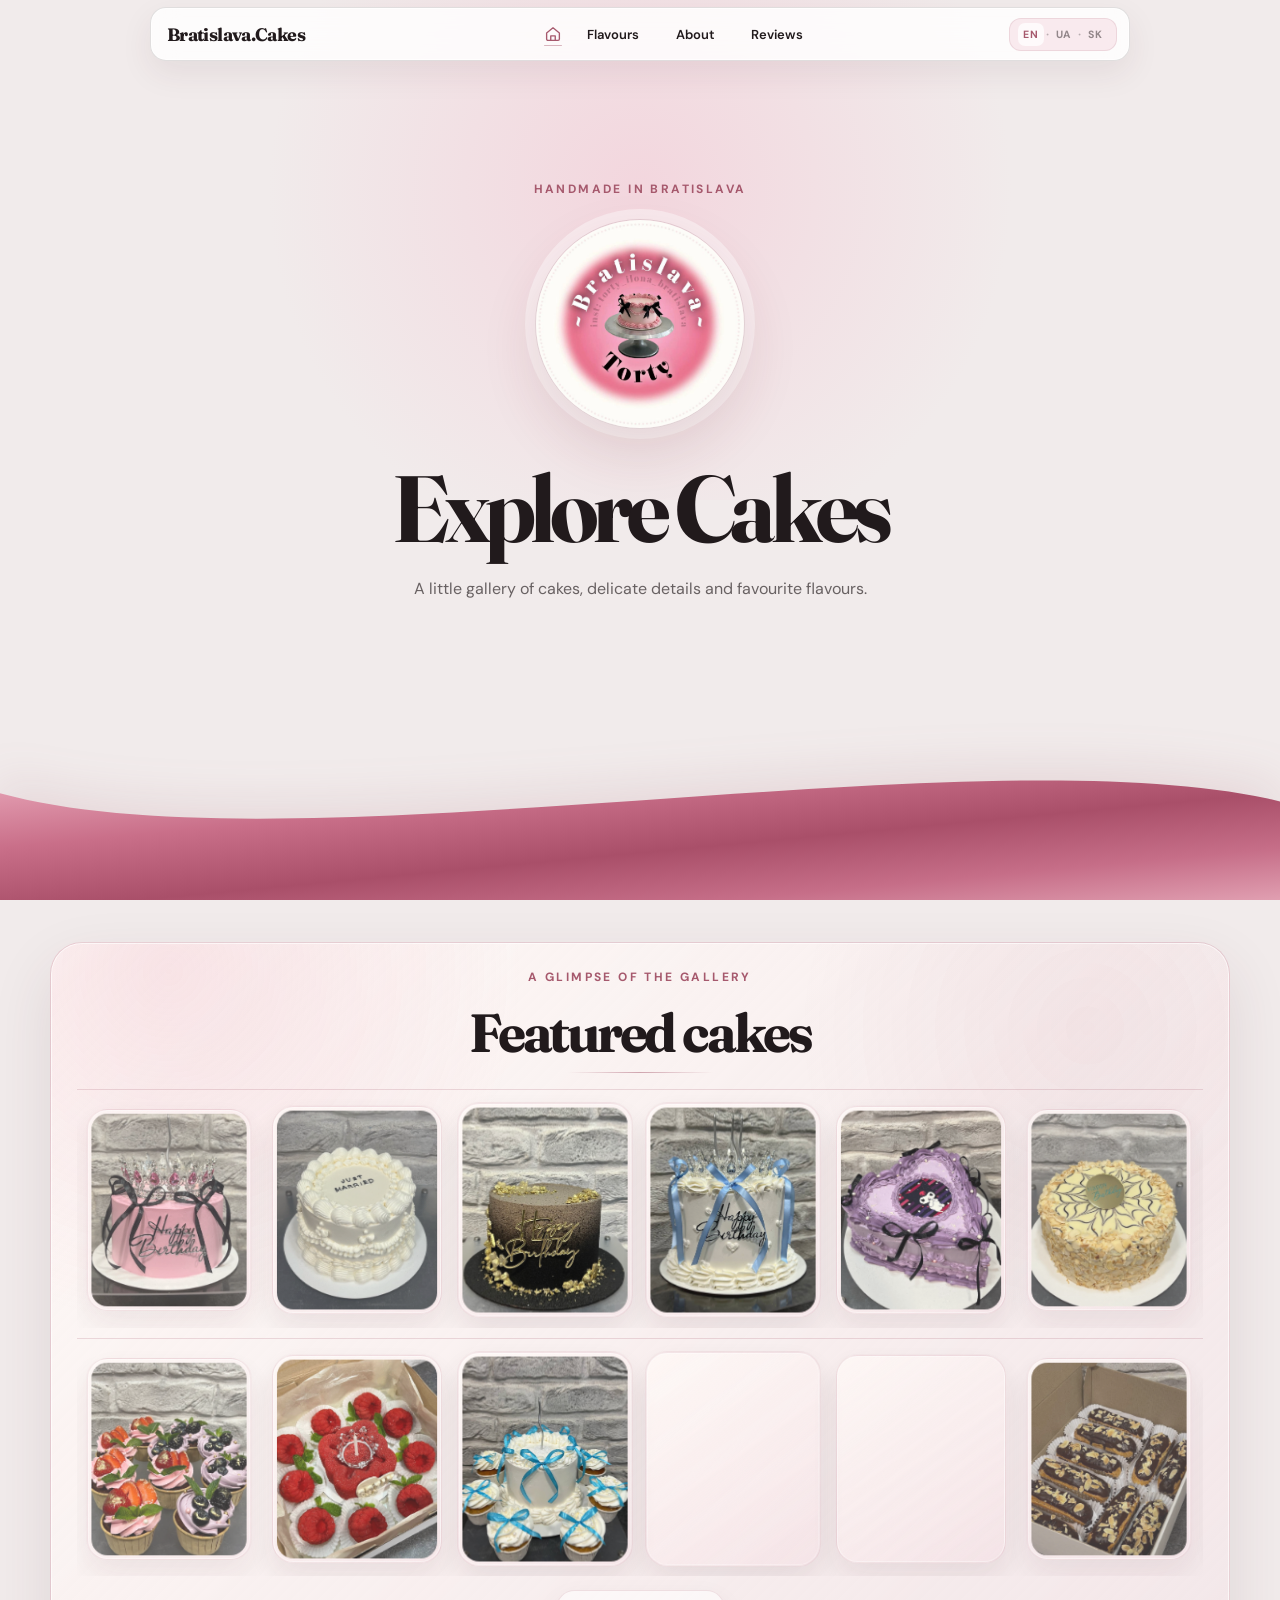
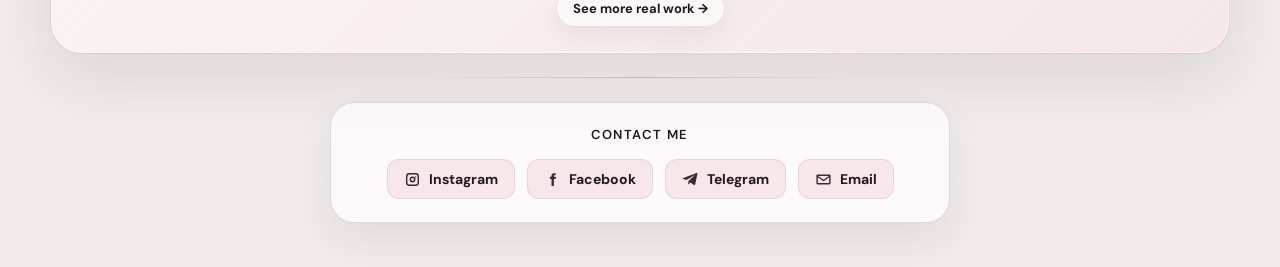
==== commit 97ea1077: "Adjust reviews spacing and unify nav cache" ====
--- a/index.html
+++ b/index.html
@@ -8,7 +8,7 @@
   <link rel="preconnect" href="https://fonts.googleapis.com">
   <link rel="preconnect" href="https://fonts.gstatic.com" crossorigin>
   <link href="https://fonts.googleapis.com/css2?family=DM+Sans:wght@400;500;600;700&family=Fraunces:opsz,wght@9..144,700;9..144,800&display=swap" rel="stylesheet">
-  <link rel="stylesheet" href="style.css">
+  <link rel="stylesheet" href="style.css?v=site-layout-10">
 </head>
 <body>
   <main class="page home-page">
--- a/style.css
+++ b/style.css
@@ -2671,7 +2671,8 @@
   margin: 0;
   padding: 10px;
   display: grid;
-  grid-template-rows: auto minmax(0, 1fr) auto;
+  grid-template-rows: auto auto auto;
+  align-content: center;
   align-items: stretch;
   row-gap: 10px;
   background:
@@ -2701,7 +2702,7 @@
 .story-reviews-grid {
   display: grid;
   grid-template-columns: 1fr;
-  align-content: space-between;
+  align-content: start;
   gap: 8px;
 }
 
